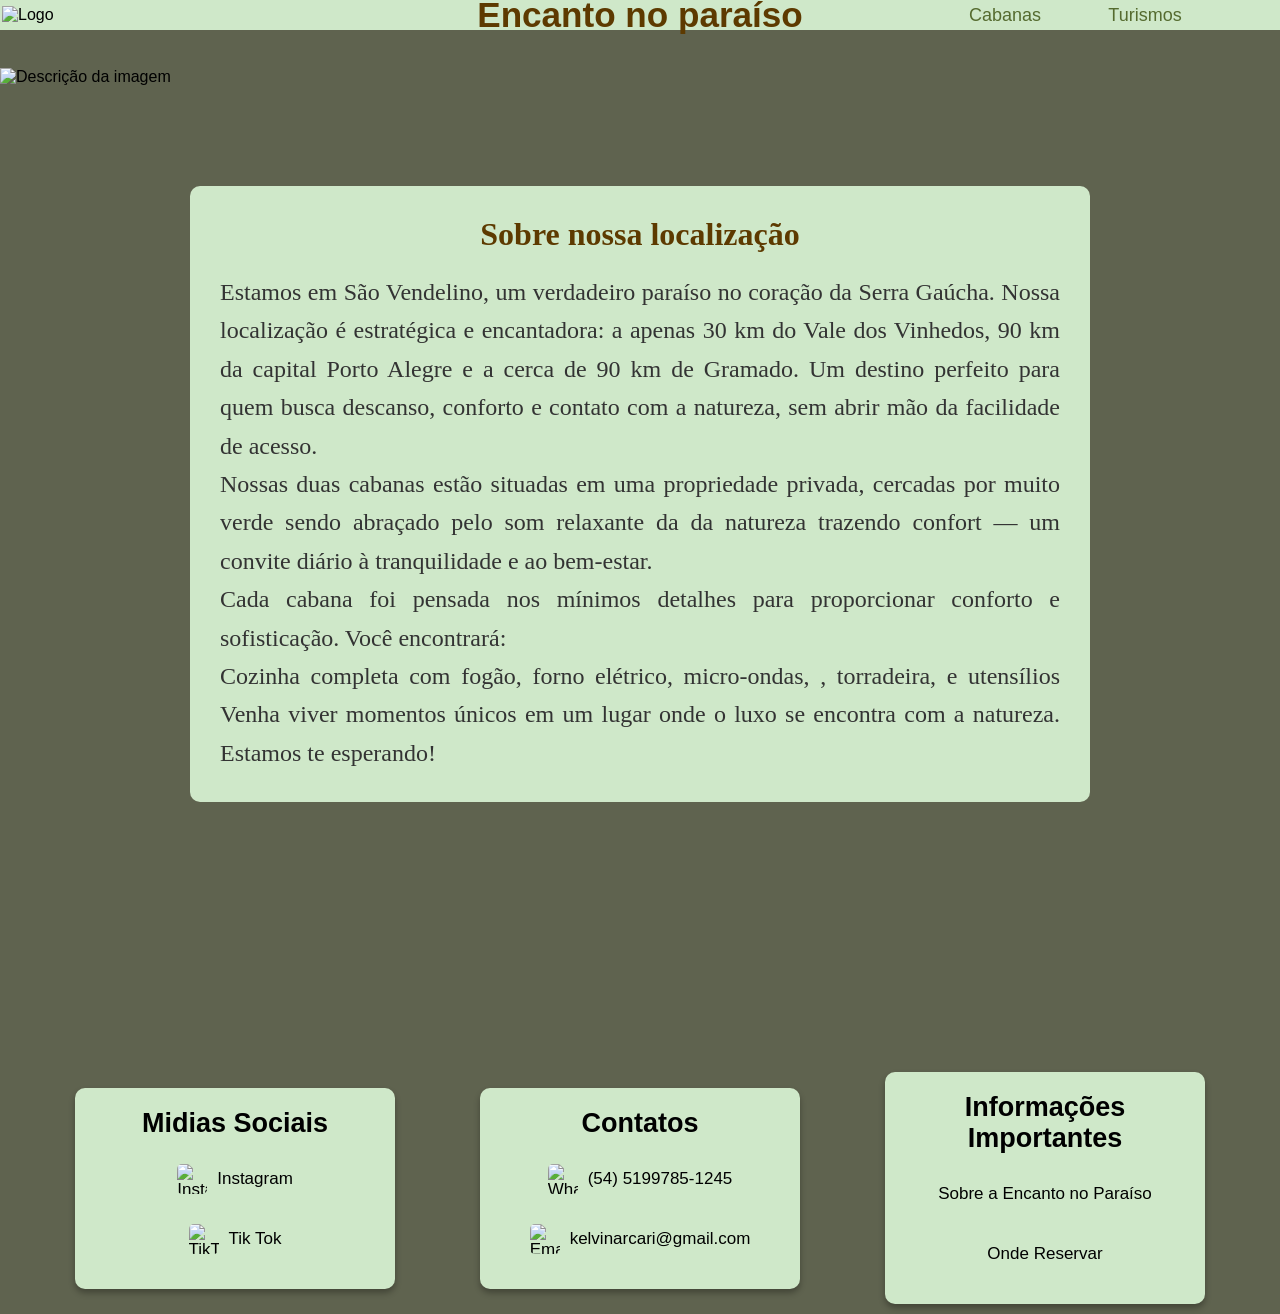
==== index.html @ 62ef8221 "Update index.html" ====
<!DOCTYPE html>
<html lang="pt-BR">
<head>
	<meta charset="UTF-8">
	<title>Encanto no paraiso</title>
	<link rel="stylesheet" href="css/styles.css">
	<link rel="stylesheet" href="css/header.css">
	<meta name="viewport" content="width=device-width, initial-scale=1.0">
	<link rel="icon" type="image/png" href="img/favicon.jpg">
	<meta http-equiv="X-UA-Compatible" content="IE=edge">
</head>
<body>	
<!-- cabeçalho -->
	
<div id="header">
	 
	 <div class="logo">
	 <img src="img/logo.png" alt="Logo" class="logo">
	</div>
	  <div id="titulo">
		
		<h3>Encanto no paraíso</h3>
	  </div>
	  
	
	  <div id="menu">	 
		<a class="bottom1" href="cabanas.html"> <div class="bottom"> Cabanas </div> </a>
		<a class="bottom1" href="turismos.html"><div class="bottom"> Turismos  </div> </a>
	  </div>
	  </div>>
	  
	  
	
	<!-- fim cabeçalho -->
	<div id="fim"> </div>
	
	<!-- imagens -->
	
<div class="wrapper-img">
	 <div class="imagens">
		<img class="imagen"src="img/cabana.jfif" alt="Descrição da imagem">
</div>

		</div>
		
		<!-- fim imagens  -->
		
		<!-- sobre -->
	<div id="quadradainteira">
		<div id="quadrado">

			<div id="sobre">
				<h2> Sobre nossa localização</h2>
			</div>

			<div id="texto">

			<p> 
			Estamos em São Vendelino, um verdadeiro paraíso no coração da Serra Gaúcha. Nossa localização é estratégica e 	encantadora: a apenas 30 km do Vale dos Vinhedos, 90 km da capital Porto Alegre e a cerca de 90 km de Gramado. Um destino 		perfeito para quem busca descanso, conforto e contato com a natureza, sem abrir mão da facilidade de acesso.
			<br>
				Nossas duas cabanas estão situadas em uma propriedade privada, cercadas por muito verde sendo abraçado pelo som relaxante da da natureza trazendo confort — um convite diário à tranquilidade e ao bem-estar.
			<br>
				Cada cabana foi pensada nos mínimos detalhes para proporcionar conforto e sofisticação. Você encontrará:
			<br>
				Cozinha completa com fogão, forno elétrico, micro-ondas, , torradeira, e utensílios
				Venha viver momentos únicos em um lugar onde o luxo se encontra com a natureza. Estamos te esperando!  
				</p>
			</div>
		</div>
	</div>
		<!-- fim sobre  -->
  </body>
<footer>
<div class="rodape">
  <div class="infos">
    <div id="titlerodape">
      <h2>Midias Sociais</h2>
    </div>

    <div class="caixainteira">
      <a class="learnmorebtn" target="_blank" href="https://www.instagram.com/encantonoparaiso/">
        <div class="imgr">
          <img src="img/inta.png" title="instagram" alt="Instagram">
        </div>
        Instagram
      </a>
    </div>

    <div class="caixainteira">
      <a class="learnmorebtn" target="_blank" href="#">
        <div class="imgr">
          <img src="img/tiktok3.png" title="tiktok" alt="TikTok">
        </div>
        Tik Tok
      </a>
    </div>
  </div>

  <div class="infos">
    <div id="titlerodape">
      <h2>Contatos</h2>
    </div>

    <div class="caixainteira">
      <a class="learnmorebtn" target="_blank" href="https://api.whatsapp.com/send?phone=5551997851245">
        <div class="img">
          <img src="img/whats.png" title="whatsapp" alt="Whatsapp">
        </div>
        (54) 5199785-1245
      </a>
    </div>

    <div class="caixainteira">
      <a class="learnmorebtn" target="_blank" href="mailto:kelvinarcari@gmail.com">
        <div class="img">
          <img src="img/email.png" title="email" alt="Email">
        </div>
        kelvinarcari@gmail.com
      </a>
    </div>
  </div>

  <div class="infos">
    <div id="titlerodape">
      <h2>Informações Importantes</h2>
    </div>
    <a class="learnmorebtnf" href="sobrenos.html">Sobre a Encanto no Paraíso</a>
    <a class="learnmorebtnf" href="reserve.html">Onde Reservar</a>
  </div>
</div>

</footer>
</html>
---- css/styles.css ----
* {
	margin: 0;
	padding: 0;
	border: 0;
	box-sizing: border-box;
}
body {
    margin: 0;
    padding: 0;
    font-family: Arial, sans-serif;
    color: black;
    background-color: #5F634F;
    display: flex;
    flex-direction: column; 
}


/* PARTE DEPOIS DO CABECALHO */
/* Imagen  */
.imagen {
  height: 910px;
  width: 100%;
  max-height: 910px;
}	
#imagens{
	justify-content:center;
	width: 100%;
}
.wrapper-img {
  width:100%;
  height: auto;
}
/* fim imagens  */
#fim{
	padding:25px;
}


/* sobre as cabanas */
#quadradainteira{
	max-height: auto;
	width:100;
	display:flex;
	justify-content:center;
  padding: 100px;
}
#quadrado {
  background-color: #CFE8C9; /* Verde claro */
  text-align: center;
  max-width: 900px;
  max-height: auto;
  width: 100%;
  padding: 30px;
  box-sizing: border-box;
  border-radius: 10px;

  
}

#sobre {
  margin-bottom: 20px;
  color:#5D3A00;
}

#sobre h2 {
  font-size: 32px;
  font-family: "Georgia", serif;
  color: #5D3A00; /* Verde escuro para dar contraste e natureza */
  margin: 0;
}

#texto {
  text-align: justify;
  font-family: "Georgia", serif;
  font-size: 24px;
  line-height: 1.6;
  color: #333333;
}
/* fim sobre cabanas */
/* responsividade */
@media screen and (max-width: 768px) {
  #quadradainteira {
    padding: 40px 20px; /* menos espaço em telas menores */
  }

  #quadrado {
    padding: 20px;
  }

  #sobre h2 {
    font-size: 22px;
  }

  #texto {
    font-size: 16px;
    line-height: 1.5;
  }
}
---- css/header.css ----
/* cabeçalho */
#header {
  display: flex;
  align-items: center;
  justify-content: space-between; /* logo à esquerda, menu à direita */
  position: fixed;
  width: 100%;
  max-width: 100%;
  background-color: #CFE8C9;
  max-width: auto;
  z-index: 1000;
}

.logo {
  display: flex;
  width: 90px;
  height: auto;
  padding:1px
}

#titulo {
  display: flex;
  position: absolute;
  left: 50%;
  transform: translateX(-50%);
  font-size: 30px;
  font-weight: bold;
  margin: 0;
  color: #5D3A00;
  height:auto;
  max-width: auto;
}

#menu {
  display: flex;
  gap: 50px;
  color: #556B2F;
  font-size: 18px;
  height:auto;
  padding-right:90px
}
.bottom:hover{
	transform: translateY(-2px);
	background-color: #b7d7ae;
}
.bottom {
	 display: flex;
     justify-content: center;  /* Centraliza horizontalmente */
     align-items: center;      /* Centraliza verticalmente */
     height:30px;
	 width:90px;
	 border-radius:10px;
}
.bottom1{
  color:#556B2F;
  text-decoration: none;
}
/* responsividade */
@media screen and (max-width: 768px) {
  #header {
    flex-direction: column;
    align-items: center;

  }

  .logo {
    width: 50px;
    margin-bottom: 10px;
  }

  #titulo {
    position: static;
    transform: none;
    text-align: center;
    font-size: 16px;
    margin-bottom: 10px;
  }

  #menu {
    flex-direction: column;
    align-items: center;
    gap: 15px;
    padding-right: 0;
  }

  .bottom {
    width: 100px;
    height: 30px;
  }
}
/* fim responsividade */

/* fim cabeçalho */

/* footer */
/* parte dos tres quadradinhos com informaçoes  */
.rodape { 
  display: flex;
  flex-wrap: wrap;
  align-items: center;
  justify-content: space-evenly;
  padding-top: 160px;
  width: 100%;
  color: #fff;
  text-align: center;
}

.infos {
  display: flex; 
  flex-direction: column; 
  justify-content: center;
  align-items: center;
  width: 25%;
  min-height: 200px;
  background-color: #CFE8C9;
  color: black;
  border-radius: 10px;
  box-shadow: 0 4px 6px rgba(0,0,0,0.3);
  box-sizing: border-box;
  padding: 20px;
  margin: 10px;
}

#titlerodape {
  padding-bottom: 10px;
  font-size: 18px;
  font-weight: bold;
}

/* Container de cada link com imagem + texto */
.caixainteira {
  padding: 5px;
}

/* Link que contém imagem e texto lado a lado */
.learnmorebtn {
  display: flex;
  align-items: center;
  gap: 10px;            /* espaço entre imagem e texto */
  color: black;
  text-decoration: none;
  font-size: 17px;
  cursor: pointer;
  padding: 10px;
  transition: transform 0.1s ease-in-out;
  text-align: left;
  border-radius: 5px;
}

.learnmorebtn:hover {
  transform: translateY(-2px);
  background-color: #b7d7ae; /* leve destaque no hover */
}
/* Link que contém imagem e texto lado a lado */
.learnmorebtnf {
  display: flex;
  align-items: center;
  gap: 10px;            /* espaço entre imagem e texto */
  color: black;
  text-decoration: none;
  font-size: 17px;
  cursor: pointer;
  padding: 20px;
  transition: transform 0.1s ease-in-out;
  text-align: left;
  border-radius: 5px;
}

.learnmorebtnf:hover {
  transform: translateY(-2px);
  background-color: #b7d7ae; /* leve destaque no hover */
}

/* Tamanhos dos ícones */
.img, .imgr {
  display: flex;
  width: 30px;
  height: 30px;
}

.img img, .imgr img {
  max-width: 100%;
  max-height: 100%;
  object-fit: contain;
  border-radius: 5px;
}

/* Responsividade */
@media screen and (max-width: 768px) {
  .rodape {
    flex-direction: column;
    height: auto;
  }
  .infos {
    width: 90%;
    margin-bottom: 20px;
  }
}
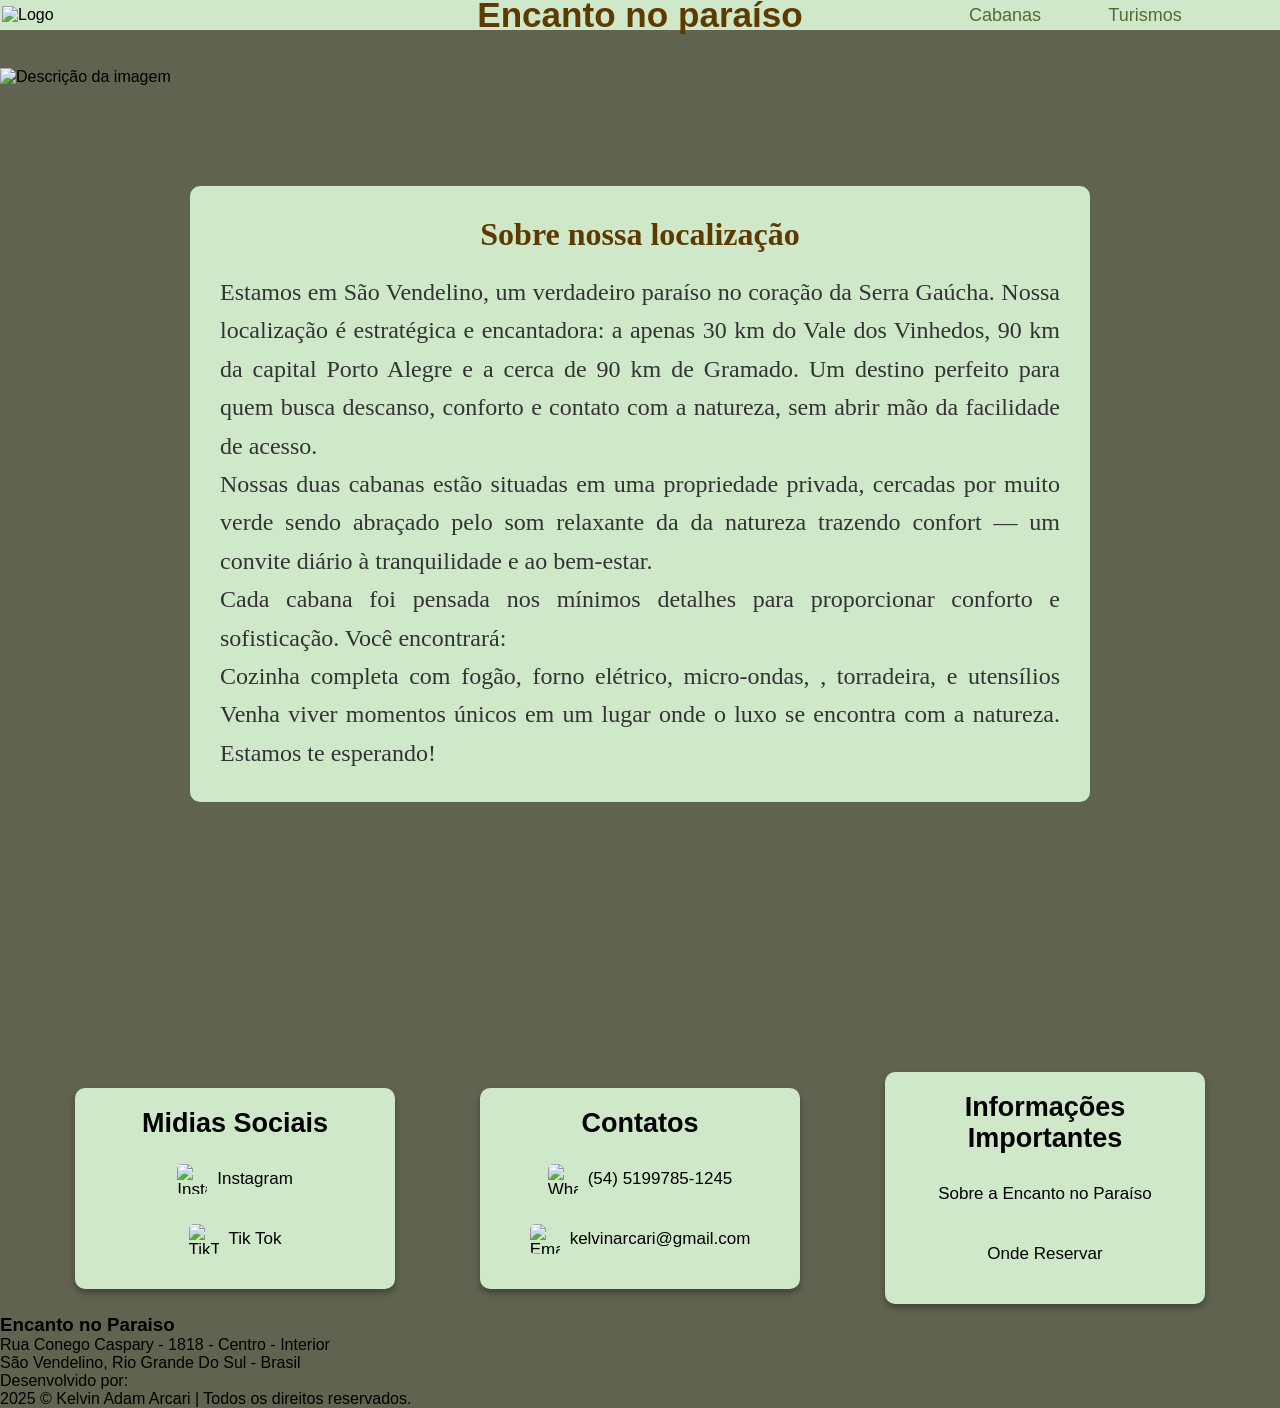
==== commit 8f37bbf7: "Update index.html" ====
--- a/index.html
+++ b/index.html
@@ -129,5 +129,27 @@
   </div>
 </div>
 
+<div id="caixadireitos">
+
+<div id="caixapequena">
+
+<div id="titulop">
+<h3> Encanto no Paraiso </h3>
+</div>
+
+<div id="localizacão">
+<p> Rua Conego Caspary - 1818 - Centro - Interior</p>
+<p> São Vendelino, Rio Grande Do Sul - Brasil
+</div>
+
+<div id="direitosreservados">
+<p> Desenvolvido por: </p>
+<p>2025 © Kelvin Adam Arcari | Todos os direitos reservados.
+</div>
+
+
+
+</div>
+
 </footer>
 </html> 
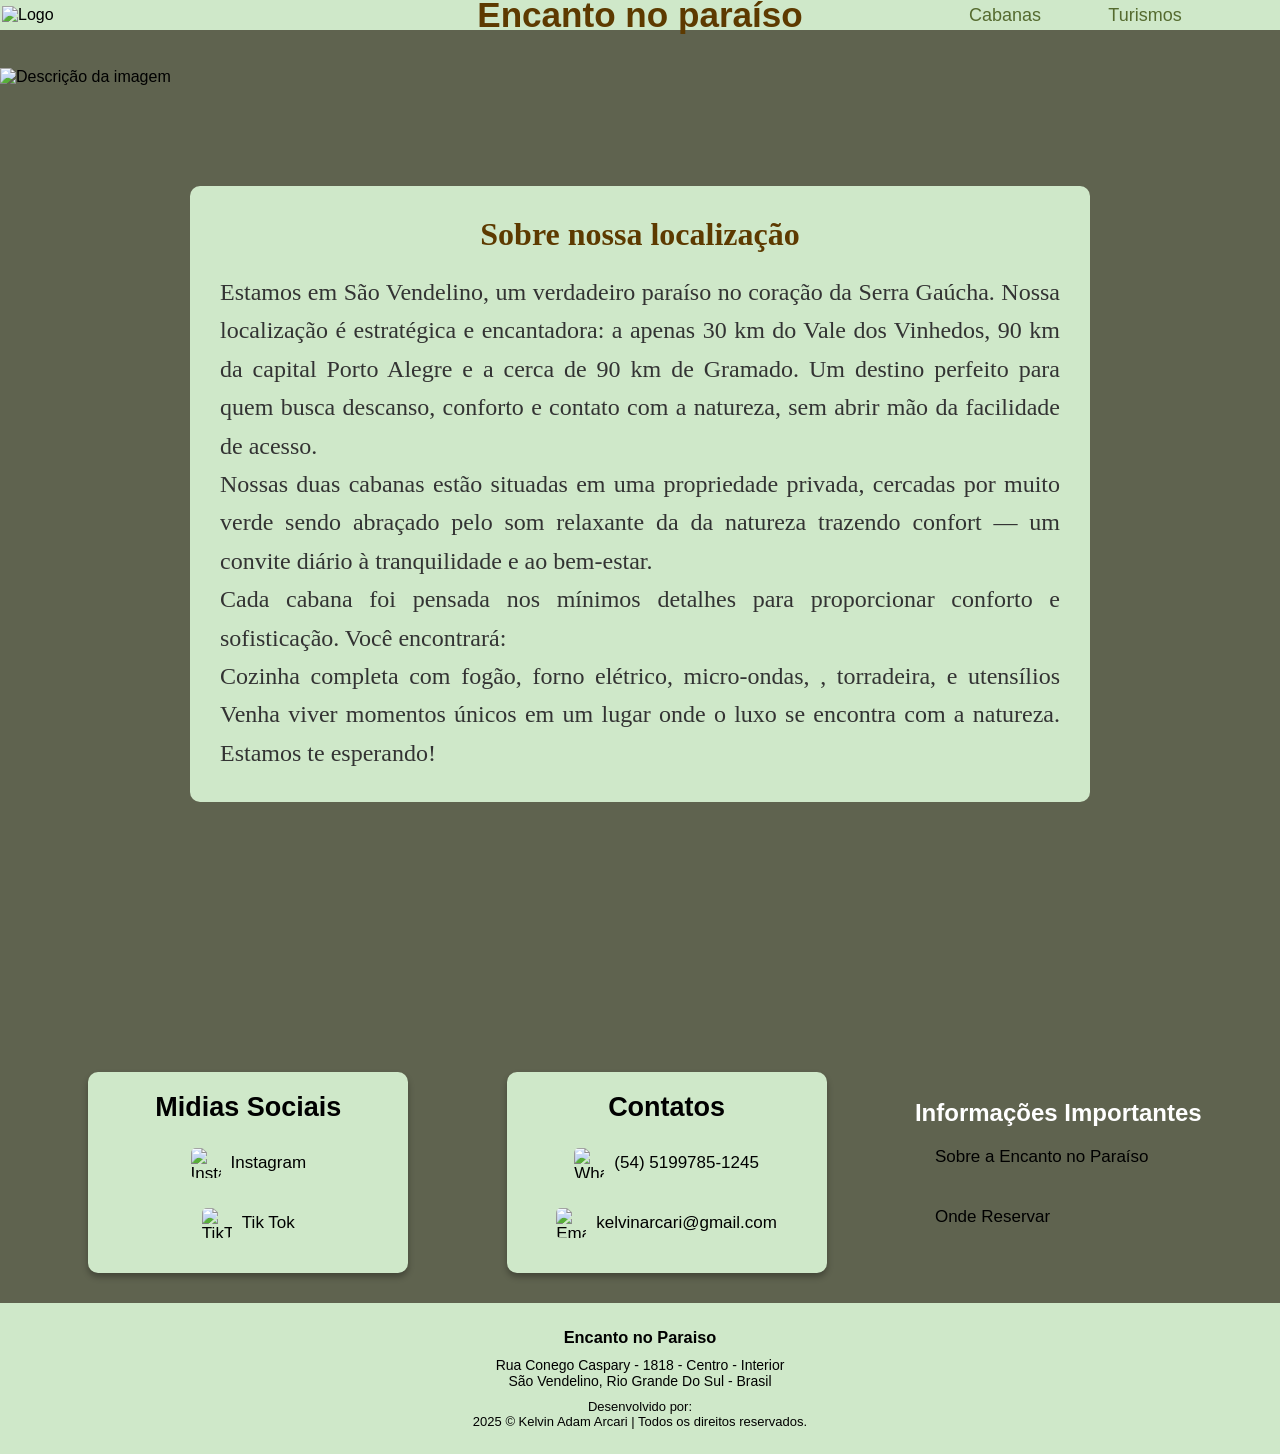
==== commit ea7c9448: "Update index.html" ====
--- a/index.html
+++ b/index.html
@@ -120,12 +120,16 @@
     </div>
   </div>
 
-  <div class="infos">
-    <div id="titlerodape">
+  <div class="infosf">
+    <div id="titlerodapep">
       <h2>Informações Importantes</h2>
     </div>
+	<div class="caixainteiraf">
     <a class="learnmorebtnf" href="sobrenos.html">Sobre a Encanto no Paraíso</a>
+	</div>
+	<div class="caixainteiraf">
     <a class="learnmorebtnf" href="reserve.html">Onde Reservar</a>
+	</div>
   </div>
 </div>
 
--- a/css/header.css
+++ b/css/header.css
@@ -103,6 +103,7 @@
   width: 100%;
   color: #fff;
   text-align: center;
+  padding-bottom:20px;
 }
 
 .infos {
@@ -195,4 +196,38 @@
     width: 90%;
     margin-bottom: 20px;
   }
-}+}
+/* direitos reservados parte */
+
+#caixadireitos{
+	display:flex;
+	padding:20px;
+	width:100%;
+	justify-content: center;
+	align-items:center;
+	background-color: #CFE8C9;
+	flex-direction: column;
+}
+#caixapequena{
+	display:flex;
+	justify-content: center;
+	align-items:center;
+	flex-direction: column;
+	width:auto;
+}
+#titulop{
+	padding:5px;
+	text-align:center;
+	font-size:14px;
+	
+}
+#localizacão{
+	padding:5px;
+	text-align:center;
+	font-size:14px;
+}
+#direitosreservados{
+	padding:5px;
+	text-align:center;
+	font-size:13px;
+}
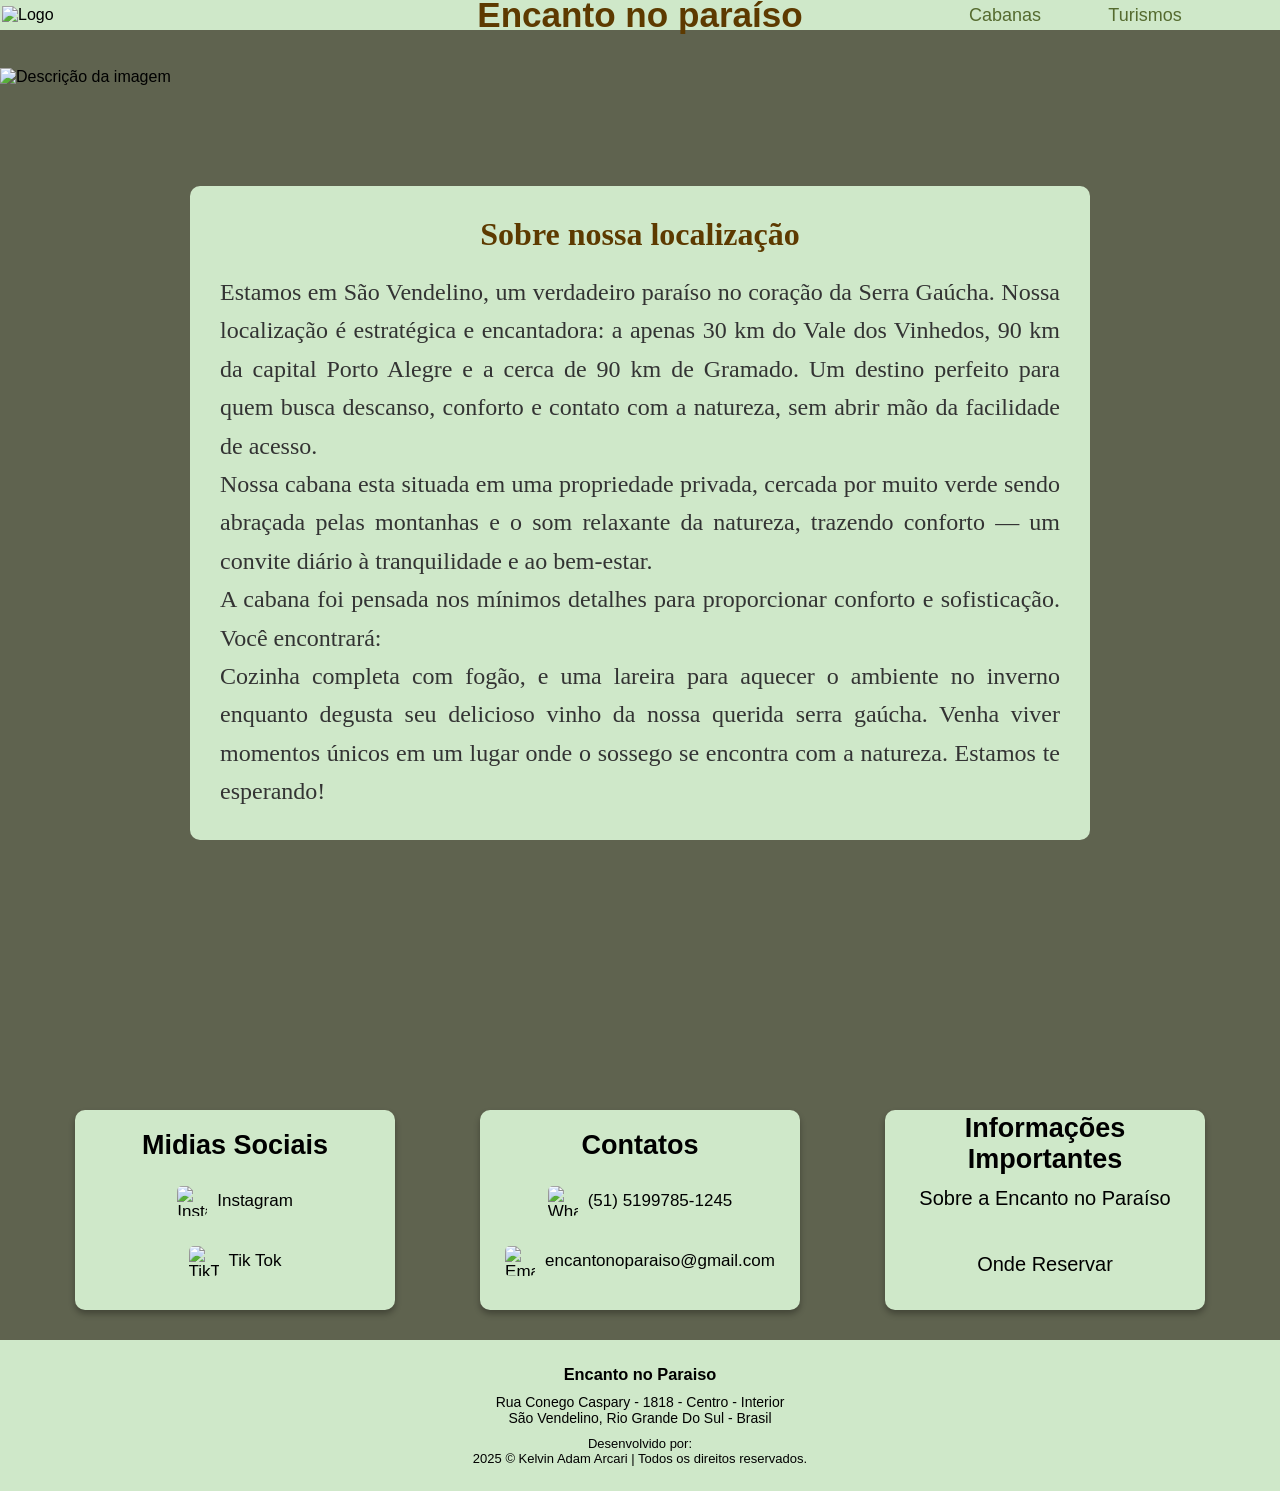
==== commit ba387d35: "Update index.html" ====
--- a/index.html
+++ b/index.html
@@ -38,7 +38,7 @@
 	
 <div class="wrapper-img">
 	 <div class="imagens">
-		<img class="imagen"src="img/cabana.jfif" alt="Descrição da imagem">
+		<img class="imagen"src="img/imfinicio.jpg" alt="Descrição da imagem">
 </div>
 
 		</div>
@@ -56,15 +56,14 @@
 			<div id="texto">
 
 			<p> 
-			Estamos em São Vendelino, um verdadeiro paraíso no coração da Serra Gaúcha. Nossa localização é estratégica e 	encantadora: a apenas 30 km do Vale dos Vinhedos, 90 km da capital Porto Alegre e a cerca de 90 km de Gramado. Um destino 		perfeito para quem busca descanso, conforto e contato com a natureza, sem abrir mão da facilidade de acesso.
+			      Estamos em São Vendelino, um verdadeiro paraíso no coração da Serra Gaúcha. Nossa localização é estratégica e encantadora: a apenas 30 km do Vale dos Vinhedos, 90 km da capital Porto Alegre e a cerca de 90 km de Gramado. Um destino perfeito para quem busca descanso, conforto e contato com a natureza, sem abrir mão da facilidade de acesso.
 			<br>
-				Nossas duas cabanas estão situadas em uma propriedade privada, cercadas por muito verde sendo abraçado pelo som relaxante da da natureza trazendo confort — um convite diário à tranquilidade e ao bem-estar.
+				        Nossa cabana esta situada em uma propriedade privada, cercada por muito verde sendo abraçada pelas montanhas e o som relaxante da natureza, trazendo conforto — um convite diário à tranquilidade e ao bem-estar.
 			<br>
-				Cada cabana foi pensada nos mínimos detalhes para proporcionar conforto e sofisticação. Você encontrará:
+				        A cabana foi pensada nos mínimos detalhes para proporcionar conforto e sofisticação. Você encontrará:
 			<br>
-				Cozinha completa com fogão, forno elétrico, micro-ondas, , torradeira, e utensílios
-				Venha viver momentos únicos em um lugar onde o luxo se encontra com a natureza. Estamos te esperando!  
-				</p>
+				Cozinha completa com fogão, e uma lareira para aquecer o ambiente no inverno enquanto degusta seu delicioso vinho da nossa querida serra gaúcha. 
+        Venha viver momentos únicos em um lugar onde o sossego se encontra com a natureza. Estamos te esperando!
 			</div>
 		</div>
 	</div>
@@ -87,7 +86,7 @@
     </div>
 
     <div class="caixainteira">
-      <a class="learnmorebtn" target="_blank" href="#">
+      <a class="learnmorebtn" target="_blank" href="https://www.tiktok.com/@encanto.no.paraso?lang=en">
         <div class="imgr">
           <img src="img/tiktok3.png" title="tiktok" alt="TikTok">
         </div>
@@ -106,16 +105,16 @@
         <div class="img">
           <img src="img/whats.png" title="whatsapp" alt="Whatsapp">
         </div>
-        (54) 5199785-1245
+        (51) 5199785-1245
       </a>
     </div>
 
     <div class="caixainteira">
-      <a class="learnmorebtn" target="_blank" href="mailto:kelvinarcari@gmail.com">
+      <a class="learnmorebtn" target="_blank" href="mailto:encantonoparaiso@gmail.com">
         <div class="img">
           <img src="img/email.png" title="email" alt="Email">
         </div>
-        kelvinarcari@gmail.com
+        encantonoparaiso@gmail.com
       </a>
     </div>
   </div>
--- a/css/styles.css
+++ b/css/styles.css
@@ -95,4 +95,4 @@
     font-size: 16px;
     line-height: 1.5;
   }
-}+}
--- a/css/header.css
+++ b/css/header.css
@@ -112,7 +112,7 @@
   justify-content: center;
   align-items: center;
   width: 25%;
-  min-height: 200px;
+  height:200px;
   background-color: #CFE8C9;
   color: black;
   border-radius: 10px;
@@ -121,16 +121,42 @@
   padding: 20px;
   margin: 10px;
 }
+.infosf {
+  display: flex; 
+  flex-direction: column; 
+  align-items: center;
+  justify-content:center;
+  width: 25%;
+  height:200px;
+  background-color: #CFE8C9;
+  color: black;
+  border-radius: 10px;
+  box-shadow: 0 4px 6px rgba(0,0,0,0.3);
+  box-sizing: border-box;
+  padding: 0px;
+  margin: 10px;
+}
 
 #titlerodape {
   padding-bottom: 10px;
   font-size: 18px;
   font-weight: bold;
 }
+#titlerodapep {
+  display:flex;
+  font-size: 18px;
+  font-weight: bold;
+  text-align:center;
+  align-items: center;
+  height:33%;
+}
 
 /* Container de cada link com imagem + texto */
 .caixainteira {
   padding: 5px;
+}
+.caixainteiraf {
+  height:33%;
 }
 
 /* Link que contém imagem e texto lado a lado */
@@ -159,9 +185,9 @@
   gap: 10px;            /* espaço entre imagem e texto */
   color: black;
   text-decoration: none;
-  font-size: 17px;
+  font-size: 20px;
   cursor: pointer;
-  padding: 20px;
+  padding: 10px;
   transition: transform 0.1s ease-in-out;
   text-align: left;
   border-radius: 5px;
@@ -192,9 +218,46 @@
     flex-direction: column;
     height: auto;
   }
-  .infos {
+  .infos{
     width: 90%;
     margin-bottom: 20px;
+  }
+
+}
+/* RESPONSIVIDADE PARA TELAS PEQUENAS */
+@media (max-width: 768px) {
+  .infosf {
+    width: 80%;
+    height: 100%;
+    padding: 15px;
+  }
+
+  .learnmorebtnf {
+    font-size: 16px;
+    flex-direction: column;
+    align-items: flex-start;
+  }
+
+  #titlerodapep {
+    font-size: 16px;
+    flex-direction: column;
+    text-align: center;
+  }
+}
+
+@media (max-width: 480px) {
+  .infosf {
+    width: 90%;
+	height: 100%;
+  }
+
+  .learnmorebtnf {
+    font-size: 14px;
+    gap: 5px;
+  }
+
+  #titlerodapep {
+    font-size: 14px;
   }
 }
 /* direitos reservados parte */
@@ -231,3 +294,33 @@
 	text-align:center;
 	font-size:13px;
 }
+@media screen and (max-width: 768px){
+	#caixadireitos {
+		padding: 12px;
+		padding-bottom:50px;
+	}
+	#caixapequena {
+		width: 100%;
+	}
+	#titulop,
+	#localizacão,
+	#direitosreservados {
+		font-size: 12px;
+		padding: 4px;
+	}
+}
+@media screen and (max-width: 600px) {
+	#caixadireitos {
+		padding: 12px;
+		padding-bottom:50px;
+	}
+	#caixapequena {
+		width: 100%;
+	}
+	#titulop,
+	#localizacão,
+	#direitosreservados {
+		font-size: 12px;
+		padding: 4px;
+	}
+}
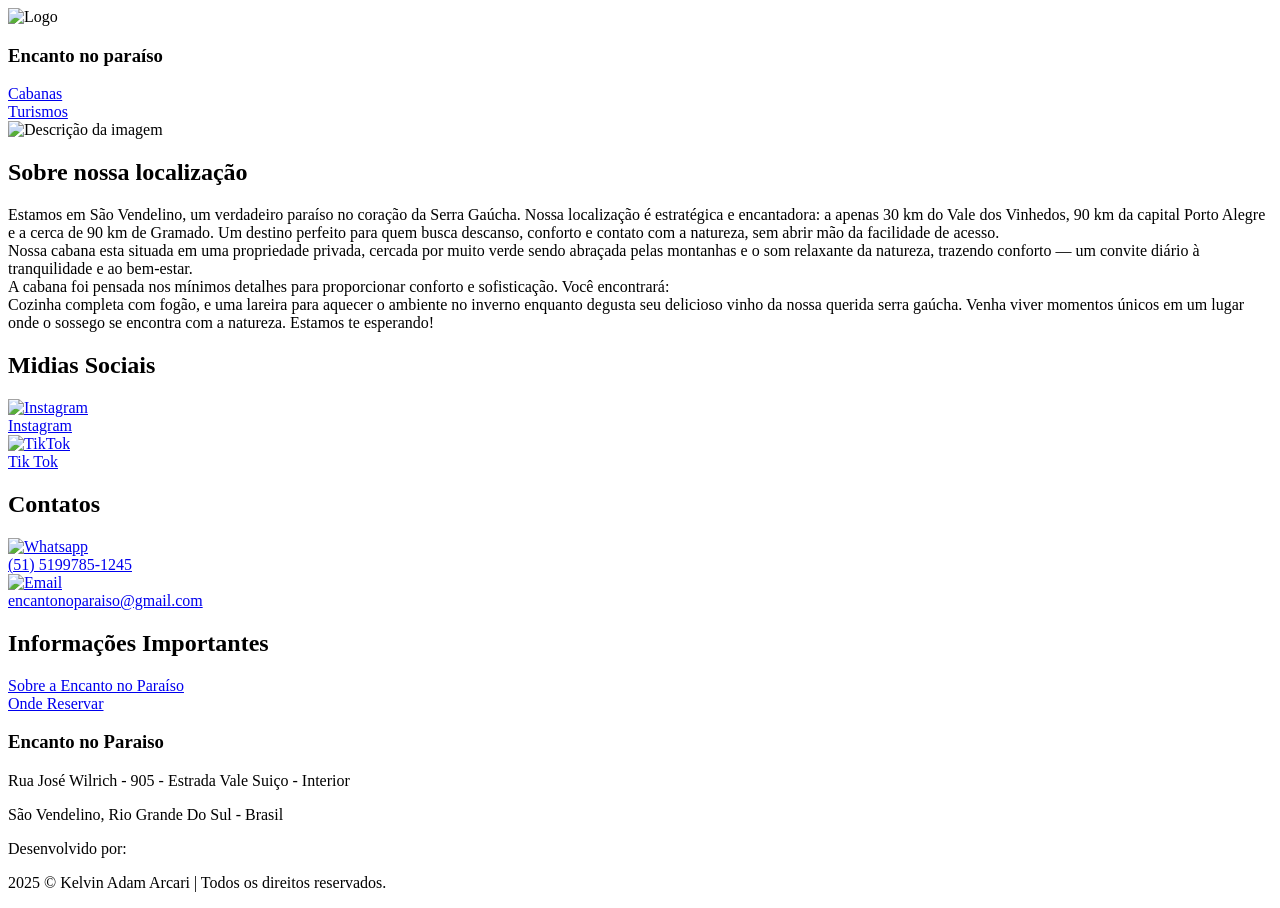
==== commit 7deb3cdc: "Add files via upload" ====
--- a/index.html
+++ b/index.html
@@ -9,7 +9,7 @@
 	<link rel="icon" type="image/png" href="img/favicon.jpg">
 	<meta http-equiv="X-UA-Compatible" content="IE=edge">
 </head>
-<body>	
+<body>
 <!-- cabeçalho -->
 	
 <div id="header">
@@ -22,12 +22,12 @@
 		<h3>Encanto no paraíso</h3>
 	  </div>
 	  
-	
+
 	  <div id="menu">	 
 		<a class="bottom1" href="cabanas.html"> <div class="bottom"> Cabanas </div> </a>
 		<a class="bottom1" href="turismos.html"><div class="bottom"> Turismos  </div> </a>
 	  </div>
-	  </div>>
+	  </div>
 	  
 	  
 	
@@ -46,7 +46,7 @@
 		<!-- fim imagens  -->
 		
 		<!-- sobre -->
-	<div id="quadradainteira">
+	<div id="quadradainteira" class="fade-in">
 		<div id="quadrado">
 
 			<div id="sobre">
@@ -67,7 +67,7 @@
 			</div>
 		</div>
 	</div>
-		<!-- fim sobre  -->
+		<!-- fim sobre  -->		
   </body>
 <footer>
 <div class="rodape">
@@ -141,7 +141,7 @@
 </div>
 
 <div id="localizacão">
-<p> Rua Conego Caspary - 1818 - Centro - Interior</p>
+<p> Rua José Wilrich - 905 - Estrada Vale Suiço - Interior</p>
 <p> São Vendelino, Rio Grande Do Sul - Brasil
 </div>
 
@@ -153,6 +153,6 @@
 
 
 </div>
-
+	<script src="fadein.js"></script>	
 </footer>
-</html> 
+</html> 
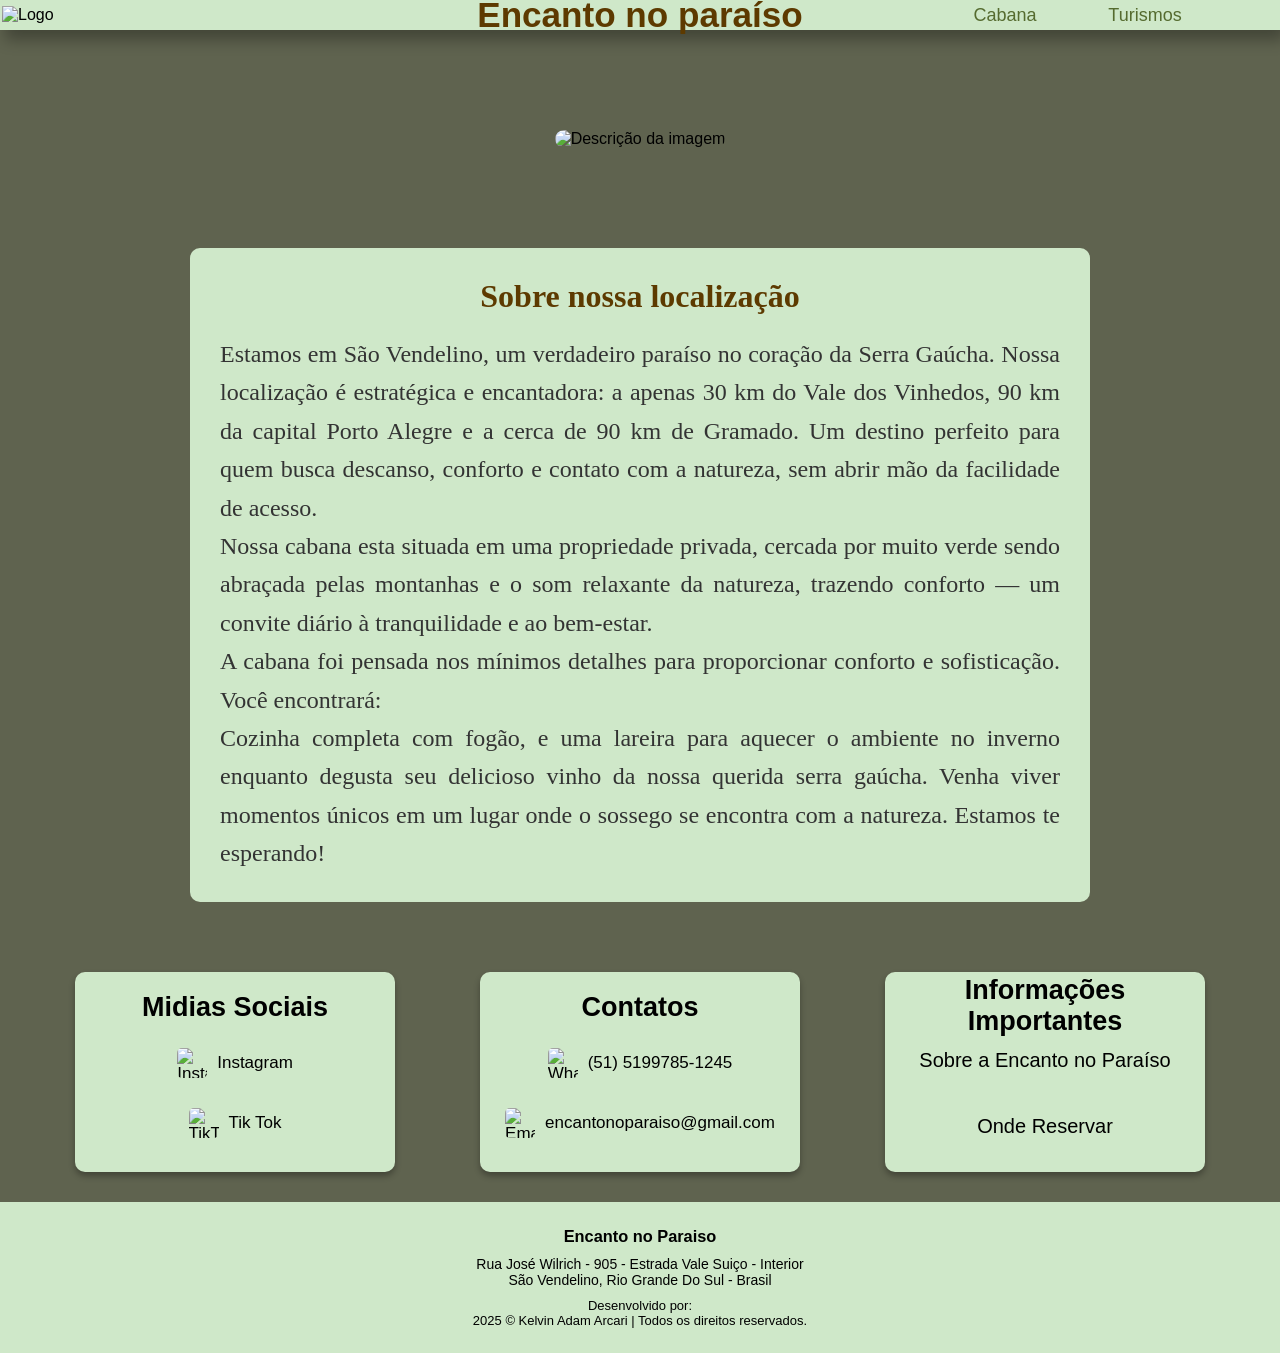
==== commit 46941bcd: "versao 4.1.1 Signed-off-by: Arcaridev <kelvinarcari@gmail.com>" ====
--- a/index.html
+++ b/index.html
@@ -1,158 +1,139 @@
-<!DOCTYPE html>
-<html lang="pt-BR">
-<head>
-	<meta charset="UTF-8">
-	<title>Encanto no paraiso</title>
-	<link rel="stylesheet" href="css/styles.css">
-	<link rel="stylesheet" href="css/header.css">
-	<meta name="viewport" content="width=device-width, initial-scale=1.0">
-	<link rel="icon" type="image/png" href="img/favicon.jpg">
-	<meta http-equiv="X-UA-Compatible" content="IE=edge">
-</head>
-<body>
-<!-- cabeçalho -->
-	
-<div id="header">
-	 
-	 <div class="logo">
-	 <img src="img/logo.png" alt="Logo" class="logo">
-	</div>
-	  <div id="titulo">
-		
-		<h3>Encanto no paraíso</h3>
-	  </div>
-	  
-
-	  <div id="menu">	 
-		<a class="bottom1" href="cabanas.html"> <div class="bottom"> Cabanas </div> </a>
-		<a class="bottom1" href="turismos.html"><div class="bottom"> Turismos  </div> </a>
-	  </div>
-	  </div>
-	  
-	  
-	
-	<!-- fim cabeçalho -->
-	<div id="fim"> </div>
-	
-	<!-- imagens -->
-	
-<div class="wrapper-img">
-	 <div class="imagens">
-		<img class="imagen"src="img/imfinicio.jpg" alt="Descrição da imagem">
-</div>
-
-		</div>
-		
-		<!-- fim imagens  -->
-		
-		<!-- sobre -->
-	<div id="quadradainteira" class="fade-in">
-		<div id="quadrado">
-
-			<div id="sobre">
-				<h2> Sobre nossa localização</h2>
-			</div>
-
-			<div id="texto">
-
-			<p> 
-			      Estamos em São Vendelino, um verdadeiro paraíso no coração da Serra Gaúcha. Nossa localização é estratégica e encantadora: a apenas 30 km do Vale dos Vinhedos, 90 km da capital Porto Alegre e a cerca de 90 km de Gramado. Um destino perfeito para quem busca descanso, conforto e contato com a natureza, sem abrir mão da facilidade de acesso.
-			<br>
-				        Nossa cabana esta situada em uma propriedade privada, cercada por muito verde sendo abraçada pelas montanhas e o som relaxante da natureza, trazendo conforto — um convite diário à tranquilidade e ao bem-estar.
-			<br>
-				        A cabana foi pensada nos mínimos detalhes para proporcionar conforto e sofisticação. Você encontrará:
-			<br>
-				Cozinha completa com fogão, e uma lareira para aquecer o ambiente no inverno enquanto degusta seu delicioso vinho da nossa querida serra gaúcha. 
-        Venha viver momentos únicos em um lugar onde o sossego se encontra com a natureza. Estamos te esperando!
-			</div>
-		</div>
-	</div>
-		<!-- fim sobre  -->		
-  </body>
-<footer>
-<div class="rodape">
-  <div class="infos">
-    <div id="titlerodape">
-      <h2>Midias Sociais</h2>
-    </div>
-
-    <div class="caixainteira">
-      <a class="learnmorebtn" target="_blank" href="https://www.instagram.com/encantonoparaiso/">
-        <div class="imgr">
-          <img src="img/inta.png" title="instagram" alt="Instagram">
-        </div>
-        Instagram
-      </a>
-    </div>
-
-    <div class="caixainteira">
-      <a class="learnmorebtn" target="_blank" href="https://www.tiktok.com/@encanto.no.paraso?lang=en">
-        <div class="imgr">
-          <img src="img/tiktok3.png" title="tiktok" alt="TikTok">
-        </div>
-        Tik Tok
-      </a>
-    </div>
-  </div>
-
-  <div class="infos">
-    <div id="titlerodape">
-      <h2>Contatos</h2>
-    </div>
-
-    <div class="caixainteira">
-      <a class="learnmorebtn" target="_blank" href="https://api.whatsapp.com/send?phone=5551997851245">
-        <div class="img">
-          <img src="img/whats.png" title="whatsapp" alt="Whatsapp">
-        </div>
-        (51) 5199785-1245
-      </a>
-    </div>
-
-    <div class="caixainteira">
-      <a class="learnmorebtn" target="_blank" href="mailto:encantonoparaiso@gmail.com">
-        <div class="img">
-          <img src="img/email.png" title="email" alt="Email">
-        </div>
-        encantonoparaiso@gmail.com
-      </a>
-    </div>
-  </div>
-
-  <div class="infosf">
-    <div id="titlerodapep">
-      <h2>Informações Importantes</h2>
-    </div>
-	<div class="caixainteiraf">
-    <a class="learnmorebtnf" href="sobrenos.html">Sobre a Encanto no Paraíso</a>
-	</div>
-	<div class="caixainteiraf">
-    <a class="learnmorebtnf" href="reserve.html">Onde Reservar</a>
-	</div>
-  </div>
-</div>
-
-<div id="caixadireitos">
-
-<div id="caixapequena">
-
-<div id="titulop">
-<h3> Encanto no Paraiso </h3>
-</div>
-
-<div id="localizacão">
-<p> Rua José Wilrich - 905 - Estrada Vale Suiço - Interior</p>
-<p> São Vendelino, Rio Grande Do Sul - Brasil
-</div>
-
-<div id="direitosreservados">
-<p> Desenvolvido por: </p>
-<p>2025 © Kelvin Adam Arcari | Todos os direitos reservados.
-</div>
-
-
-
-</div>
-	<script src="fadein.js"></script>	
-</footer>
+<!DOCTYPE html>
+<html lang="pt-BR">
+<head>
+	<meta charset="UTF-8">
+	<title>Encanto no paraiso</title>
+	<link rel="stylesheet" href="css/styles.css">
+	<link rel="stylesheet" href="css/header.css">
+	<meta name="viewport" content="width=device-width, initial-scale=1.0">
+	<link rel="icon" type="image/png" href="img/favicon.ico">
+	<meta http-equiv="X-UA-Compatible" content="IE=edge">
+	<script src="fadein.js" defer></script>
+</head>
+<body>
+<!-- cabeçalho -->
+	
+	<header>	 
+		<div class="logo">
+			<img src="img/logo.webp" alt="Logo" class="logo">
+		</div>
+		<div id="titulo">	
+			<h3>Encanto no paraíso</h3>
+		</div>
+		<div id="menu">	 
+			<a class="bottom1" href="cabanas.php"> <div class="bottom"> Cabana </div> </a>
+			<a class="bottom1" href="turismos.php"><div class="bottom"> Turismos  </div> </a>
+		</div>
+	</header>	
+<!-- fim cabeçalho -->
+	<div id="fim"> </div>
+<!-- imagens -->
+	<div class="wrapper-img">
+		<div class="imagens">
+			<img class="imagen"src="img/imfinicio.webp" alt="Descrição da imagem" loading="eager">
+		</div>
+	</div>
+<!-- fim imagens  -->
+<!-- sobre -->
+	<section id="quadradainteira" class="fade-in">
+		<div id="quadrado">
+
+			<div id="sobre">
+				<h2> Sobre nossa localização</h2>
+			</div>
+
+			<div id="texto">
+
+				<p>Estamos em São Vendelino, um verdadeiro paraíso no coração da Serra Gaúcha. Nossa localização é estratégica e encantadora: a apenas 30 km do Vale dos Vinhedos, 90 km da capital Porto Alegre e a cerca de 90 km de Gramado. Um destino perfeito para quem busca descanso, conforto e contato com a natureza, sem abrir mão da facilidade de acesso.
+				<br>Nossa cabana esta situada em uma propriedade privada, cercada por muito verde sendo abraçada pelas montanhas e o som relaxante da natureza, trazendo conforto — um convite diário à tranquilidade e ao bem-estar.
+				<br>A cabana foi pensada nos mínimos detalhes para proporcionar conforto e sofisticação. Você encontrará:
+				<br>Cozinha completa com fogão, e uma lareira para aquecer o ambiente no inverno enquanto degusta seu delicioso vinho da nossa querida serra gaúcha. 
+				Venha viver momentos únicos em um lugar onde o sossego se encontra com a natureza. Estamos te esperando!</p>
+			</div>
+		</div>
+	</section>
+<!-- fim sobre  -->		
+  </body>
+	<footer>
+<!-- informacoes do footer -->
+		<section class="rodape">
+
+<!-- cobre todas as informacoes -->
+			<div class="infos">
+				<div id="titlerodape">
+					<h2>Midias Sociais</h2>
+				</div>
+
+				<div class="caixainteira">
+					<a class="learnmorebtn" target="_blank" href="https://www.instagram.com/encantonoparaiso/">
+						<div class="imgr">
+							<img src="img/inta.webp" title="instagram" alt="Instagram">
+						</div>
+						Instagram
+					</a>
+				</div>
+
+				<div class="caixainteira">
+					<a class="learnmorebtn" target="_blank" href="https://www.tiktok.com/@encanto.no.paraso?lang=en">
+						<div class="imgr">
+							<img src="img/tiktok3.webp" title="tiktok" alt="TikTok">
+						</div>
+						Tik Tok
+				  </a>
+				</div>
+			</div>
+<!-- outra de informações -->
+			<div class="infos">
+				<div id="titlerodape">
+					<h2>Contatos</h2>
+				</div>
+
+				<div class="caixainteira">
+					<a class="learnmorebtn" target="_blank" href="https://api.whatsapp.com/send?phone=5551997851245">
+						<div class="img">
+							<img src="img/whats.webp" title="whatsapp" alt="Whatsapp">
+						</div>
+						(51) 5199785-1245
+					</a>
+				</div>
+
+				<div class="caixainteira">
+					<a class="learnmorebtn" target="_blank" href="mailto:encantonoparaiso@gmail.com">
+						<div class="img">
+							<img src="img/email.webp" title="email" alt="Email">
+						</div>
+						encantonoparaiso@gmail.com
+					</a>
+				</div>
+			</div>
+
+			<div class="infosf">
+				<div id="titlerodapep">
+					<h2>Informações Importantes</h2>
+				</div>
+				<div class="caixainteiraf">
+					<a class="learnmorebtnf" href="sobrenos.php">Sobre a Encanto no Paraíso</a>
+				</div>
+				<div class="caixainteiraf">
+					<a class="learnmorebtnf" href="reserve.php">Onde Reservar</a>
+				</div>
+			</div>
+		</section>
+
+		<section id="caixadireitos">
+			<div id="caixapequena">
+				<div id="titulop">
+					<h3> Encanto no Paraiso </h3>
+				</div>
+				<div id="localizacão">
+					<p> Rua José Wilrich - 905 - Estrada Vale Suiço - Interior</p>
+					<p> São Vendelino, Rio Grande Do Sul - Brasil</p>
+				</div>
+				<div id="direitosreservados">
+					<p> Desenvolvido por: </p>
+					<p>2025 © Kelvin Adam Arcari | Todos os direitos reservados.</p>
+				</div>
+			</div>
+		</section>
+	</footer>	
 </html> 
--- a/css/styles.css
+++ b/css/styles.css
@@ -0,0 +1,122 @@
+* {
+	margin: 0;
+	padding: 0;
+	border: 0;
+	box-sizing: border-box;
+}
+body {
+    margin: 0;
+    padding: 0;
+    font-family: Arial, sans-serif;
+    color: black;
+    background-color: #5F634F;
+    display: flex;
+    flex-direction: column; 
+}
+
+
+/* PARTE DEPOIS DO CABECALHO */
+/* Imagen  */
+.imagen {
+  height: 850px;
+  width:1200px;
+  max-height: 910px;
+  border-radius: 10px;
+}	
+#imagens{
+	justify-content:center;
+	width: 100%;
+}
+.wrapper-img {
+  display: flex;
+  width:100%;
+  height: auto;
+  align-items: center;
+  justify-content: center;
+  padding-top:80px;
+}
+/* fim imagens  */
+#fim{
+	padding:25px;
+}
+
+
+/* sobre as cabanas */
+#quadradainteira{
+	max-height: auto;
+	width:100;
+	display:flex;
+	justify-content:center;
+    padding-top: 100px;
+	padding-right:100px;
+	padding-left:100px
+}
+#quadrado {
+  background-color: #CFE8C9; /* Verde claro */
+  text-align: center;
+  max-width: 900px;
+  max-height: auto;
+  width: 100%;
+  padding: 30px;
+  box-sizing: border-box;
+  border-radius: 10px;
+
+  
+}
+
+#sobre {
+  margin-bottom: 20px;
+  color:#5D3A00;
+}
+
+#sobre h2 {
+  font-size: 32px;
+  font-family: "Georgia", serif;
+  color: #5D3A00; /* Verde escuro para dar contraste e natureza */
+  margin: 0;
+}
+
+#texto {
+  text-align: justify;
+  font-family: "Georgia", serif;
+  font-size: 24px;
+  line-height: 1.6;
+  color: #333333;
+}
+/* fim sobre cabanas */
+/* responsividade */
+@media screen and (max-width: 768px) {
+  #quadradainteira {
+    padding: 40px 20px; /* menos espaço em telas menores */
+  }
+
+  #quadrado {
+    padding: 20px;
+  }
+
+  #sobre h2 {
+    font-size: 22px;
+  }
+
+  #texto {
+    font-size: 16px;
+    line-height: 1.5;
+  }
+  .wrapper-img {
+  display: flex;
+  width:100%;
+  height: auto;
+  align-items: center;
+  justify-content: center;
+  padding-top: 0px;
+}
+  .imagen {
+  padding-top: 100px;
+  height: 450px;
+  width: 100%;
+}	
+#imagens{
+	justify-content:center;
+	width: 100%;
+}
+}
--- a/css/header.css
+++ b/css/header.css
@@ -0,0 +1,393 @@
+/* cabeçalho */
+html {
+  scroll-behavior: smooth;
+}
+header {
+  display: flex;
+  align-items: center;
+  justify-content: space-between; /* logo à esquerda, menu à direita */
+  position: fixed;
+  width: 100%;
+  max-width: 100%;
+  background-color: #CFE8C9;
+  max-width: auto;
+  z-index: 1000;
+  box-shadow: 5px 10px 15px 0px rgba(0, 0, 0, 0.3);
+}
+
+.logo {
+  display: flex;
+  width: 90px;
+  height: auto;
+  padding:1px
+}
+
+#titulo {
+  display: flex;
+  position: absolute;
+  left: 50%;
+  transform: translateX(-50%);
+  font-size: 30px;
+  font-weight: bold;
+  margin: 0;
+  color: #5D3A00;
+  height:auto;
+  max-width: auto;
+  font-family: 'Montserrat', sans-serif;
+}
+
+#menu {
+  display: flex;
+  gap: 50px;
+  color: #556B2F;
+  font-size: 18px;
+  height:auto;
+  padding-right:90px
+}
+.bottom:hover{
+	transform: translateY(-2px);
+	background-color: #b7d7ae;
+}
+.bottom {
+	 display: flex;
+     justify-content: center;  /* Centraliza horizontalmente */
+     align-items: center;      /* Centraliza verticalmente */
+     height:30px;
+	 width:90px;
+	 border-radius:10px;
+}
+.bottom1{
+  color:#556B2F;
+  text-decoration: none;
+}
+/* responsividade */
+@media screen and (max-width: 768px) {
+  #header {
+    align-items: center;
+	flex-direction:column;
+
+  }
+
+  .logo {
+    width: 50px;
+    margin-bottom: 10px;
+  }
+
+  #titulo {
+    position: static;
+    transform: none;
+    text-align: center;
+    font-size: 16px;
+    margin-bottom: 10px;
+  }
+
+  #menu {
+    align-items: center;
+    gap: 15px;
+    padding-right: 0;
+  }
+
+  .bottom {
+    width: 100px;
+    height: 30px;
+  }
+}
+@media screen and (max-width: 1000px) {
+  #header {
+    align-items: center;
+
+  }
+
+  .logo {
+    width: 50px;
+    margin-bottom: 10px;
+  }
+
+  #titulo {
+    position: static;
+    transform: none;
+    text-align: center;
+    font-size: 16px;
+    margin-bottom: 10px;
+  }
+
+  #menu {
+	flex-direction:column;
+    align-items: center;
+    gap: 15px;
+    padding-right: 0;
+  }
+
+  .bottom {
+    width: 100px;
+    height: 30px;
+  }
+}
+/* fim responsividade */
+
+/* fim cabeçalho */
+
+/* footer */
+/* parte dos tres quadradinhos com informaçoes  */
+.rodape { 
+  display: flex;
+  flex-wrap: wrap;
+  align-items: center;
+  justify-content: space-evenly;
+  width: 100%;
+  color: #fff;
+  text-align: center;
+  padding-bottom:20px;
+  padding-top:60px;
+}
+
+.infos {
+  display: flex; 
+  flex-direction: column; 
+  justify-content: center;
+  align-items: center;
+  width: 25%;
+  height:200px;
+  background-color: #CFE8C9;
+  color: black;
+  border-radius: 10px;
+  box-shadow: 0 4px 6px rgba(0,0,0,0.3);
+  box-sizing: border-box;
+  padding: 20px;
+  margin: 10px;
+}
+.infosf {
+  display: flex; 
+  flex-direction: column; 
+  align-items: center;
+  justify-content:center;
+  width: 25%;
+  height:200px;
+  background-color: #CFE8C9;
+  color: black;
+  border-radius: 10px;
+  box-shadow: 0 4px 6px rgba(0,0,0,0.3);
+  box-sizing: border-box;
+  padding: 0px;
+  margin: 10px;
+}
+
+#titlerodape {
+  padding-bottom: 10px;
+  font-size: 18px;
+  font-weight: bold;
+}
+#titlerodapep {
+  display:flex;
+  font-size: 18px;
+  font-weight: bold;
+  text-align:center;
+  align-items: center;
+  height:33%;
+}
+
+/* Container de cada link com imagem + texto */
+.caixainteira {
+  padding: 5px;
+}
+.caixainteiraf {
+  height:33%;
+}
+
+/* Link que contém imagem e texto lado a lado */
+.learnmorebtn {
+  display: flex;
+  align-items: center;
+  gap: 10px;            /* espaço entre imagem e texto */
+  color: black;
+  text-decoration: none;
+  font-size: 17px;
+  cursor: pointer;
+  padding: 10px;
+  transition: transform 0.1s ease-in-out;
+  text-align: left;
+  border-radius: 5px;
+}
+
+.learnmorebtn:hover {
+  transform: translateY(-2px);
+  background-color: #b7d7ae; /* leve destaque no hover */
+}
+/* Link que contém imagem e texto lado a lado */
+.learnmorebtnf {
+  display: flex;
+  align-items: center;
+  gap: 10px;            /* espaço entre imagem e texto */
+  color: black;
+  text-decoration: none;
+  font-size: 20px;
+  cursor: pointer;
+  padding: 10px;
+  transition: transform 0.1s ease-in-out;
+  text-align: left;
+  border-radius: 5px;
+}
+
+.learnmorebtnf:hover {
+  transform: translateY(-2px);
+  background-color: #b7d7ae; /* leve destaque no hover */
+}
+
+/* Tamanhos dos ícones */
+.img, .imgr {
+  display: flex;
+  width: 30px;
+  height: 30px;
+}
+
+.img img, .imgr img {
+  max-width: 100%;
+  max-height: 100%;
+  object-fit: contain;
+  border-radius: 5px;
+}
+
+/* Responsividade */
+@media screen and (max-width: 768px) {
+  .rodape {
+    flex-direction: column;
+    height: auto;
+  }
+  .infos{
+    width: 90%;
+    margin-bottom: 20px;
+  }
+
+}
+/* RESPONSIVIDADE PARA TELAS PEQUENAS */
+@media (max-width: 768px) {
+  .infosf {
+    width: 80%;
+    height: 300px;
+    padding: 15px;
+  }
+
+  .learnmorebtnf {
+    font-size: 16px;
+    flex-direction: column;
+    align-items: flex-start;
+  }
+
+  #titlerodapep {
+    font-size: 16px;
+    flex-direction: column;
+    text-align: center;
+  }
+}
+
+@media (max-width: 480px) {
+  .infosf {
+    width: 90%;
+	height: 200px;
+  }
+
+  .learnmorebtnf {
+    font-size: 14px;
+    gap: 5px;
+  }
+
+  #titlerodapep {
+    font-size: 14px;
+  }
+}
+  @media (max-width: 1000px) {
+  .rodape {
+    flex-direction: column;
+    padding-top: 60px;
+    padding-bottom: 10px;
+  }
+  .infos,
+  .infosf {
+    width: 95vw;
+    max-width: 95vw;
+    min-width: unset;
+    margin: 10px auto;
+  }
+}
+
+/* direitos reservados parte */
+
+#caixadireitos{
+	display:flex;
+	padding:20px;
+	width:100%;
+	justify-content: center;
+	align-items:center;
+	background-color: #CFE8C9;
+	flex-direction: column;
+}
+#caixapequena{
+	display:flex;
+	justify-content: center;
+	align-items:center;
+	flex-direction: column;
+	width:auto;
+}
+#titulop{
+	padding:5px;
+	text-align:center;
+	font-size:14px;
+	
+}
+#localizacão{
+	padding:5px;
+	text-align:center;
+	font-size:14px;
+}
+#direitosreservados{
+	padding:5px;
+	text-align:center;
+	font-size:13px;
+}
+@media screen and (max-width: 768px){
+	#caixadireitos {
+		padding: 12px;
+		padding-bottom:50px;
+	}
+	#caixapequena {
+		width: 100%;
+	}
+	#titulop,
+	#localizacão,
+	#direitosreservados {
+		font-size: 12px;
+		padding: 4px;
+	}
+}
+@media screen and (max-width: 600px) {
+	#caixadireitos {
+		padding: 12px;
+		padding-bottom:50px;
+	}
+	#caixapequena {
+		width: 100%;
+	}
+	#titulop,
+	#localizacão,
+	#direitosreservados {
+		font-size: 12px;
+		padding: 4px;
+	}
+}
+	/* aparicao das caixas */
+	.fade-in {
+  opacity: 0;
+  transform: translateY(30px);
+  transition: all 1s ease;
+}
+
+.fade-in.appear {
+  opacity: 1;
+  transform: translateY(0px);
+}
+
+.fade-delay-1 { transition-delay: 0.3s; }
+.fade-delay-2 { transition-delay: 0.6s; }
+.fade-delay-3 { transition-delay: 0.9s; }
+.fade-delay-4 { transition-delay: 1.2s; }
+    
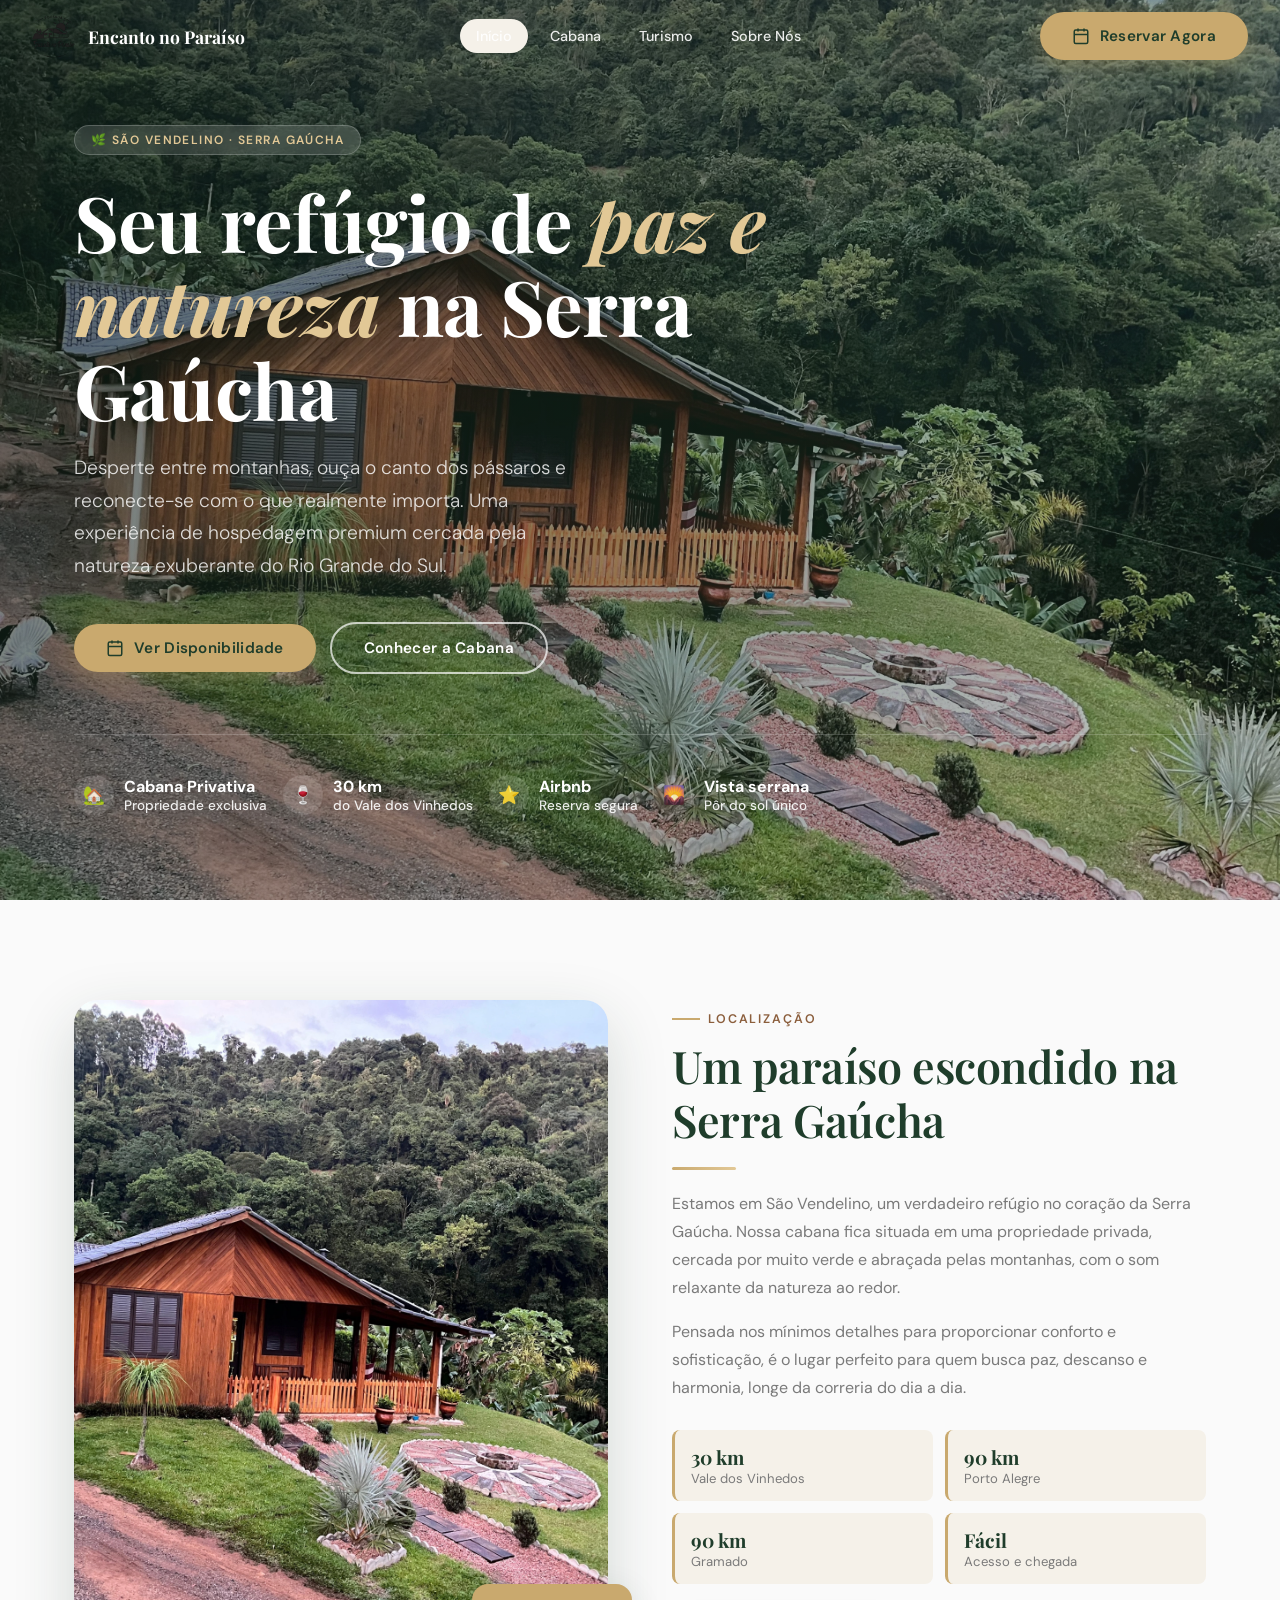
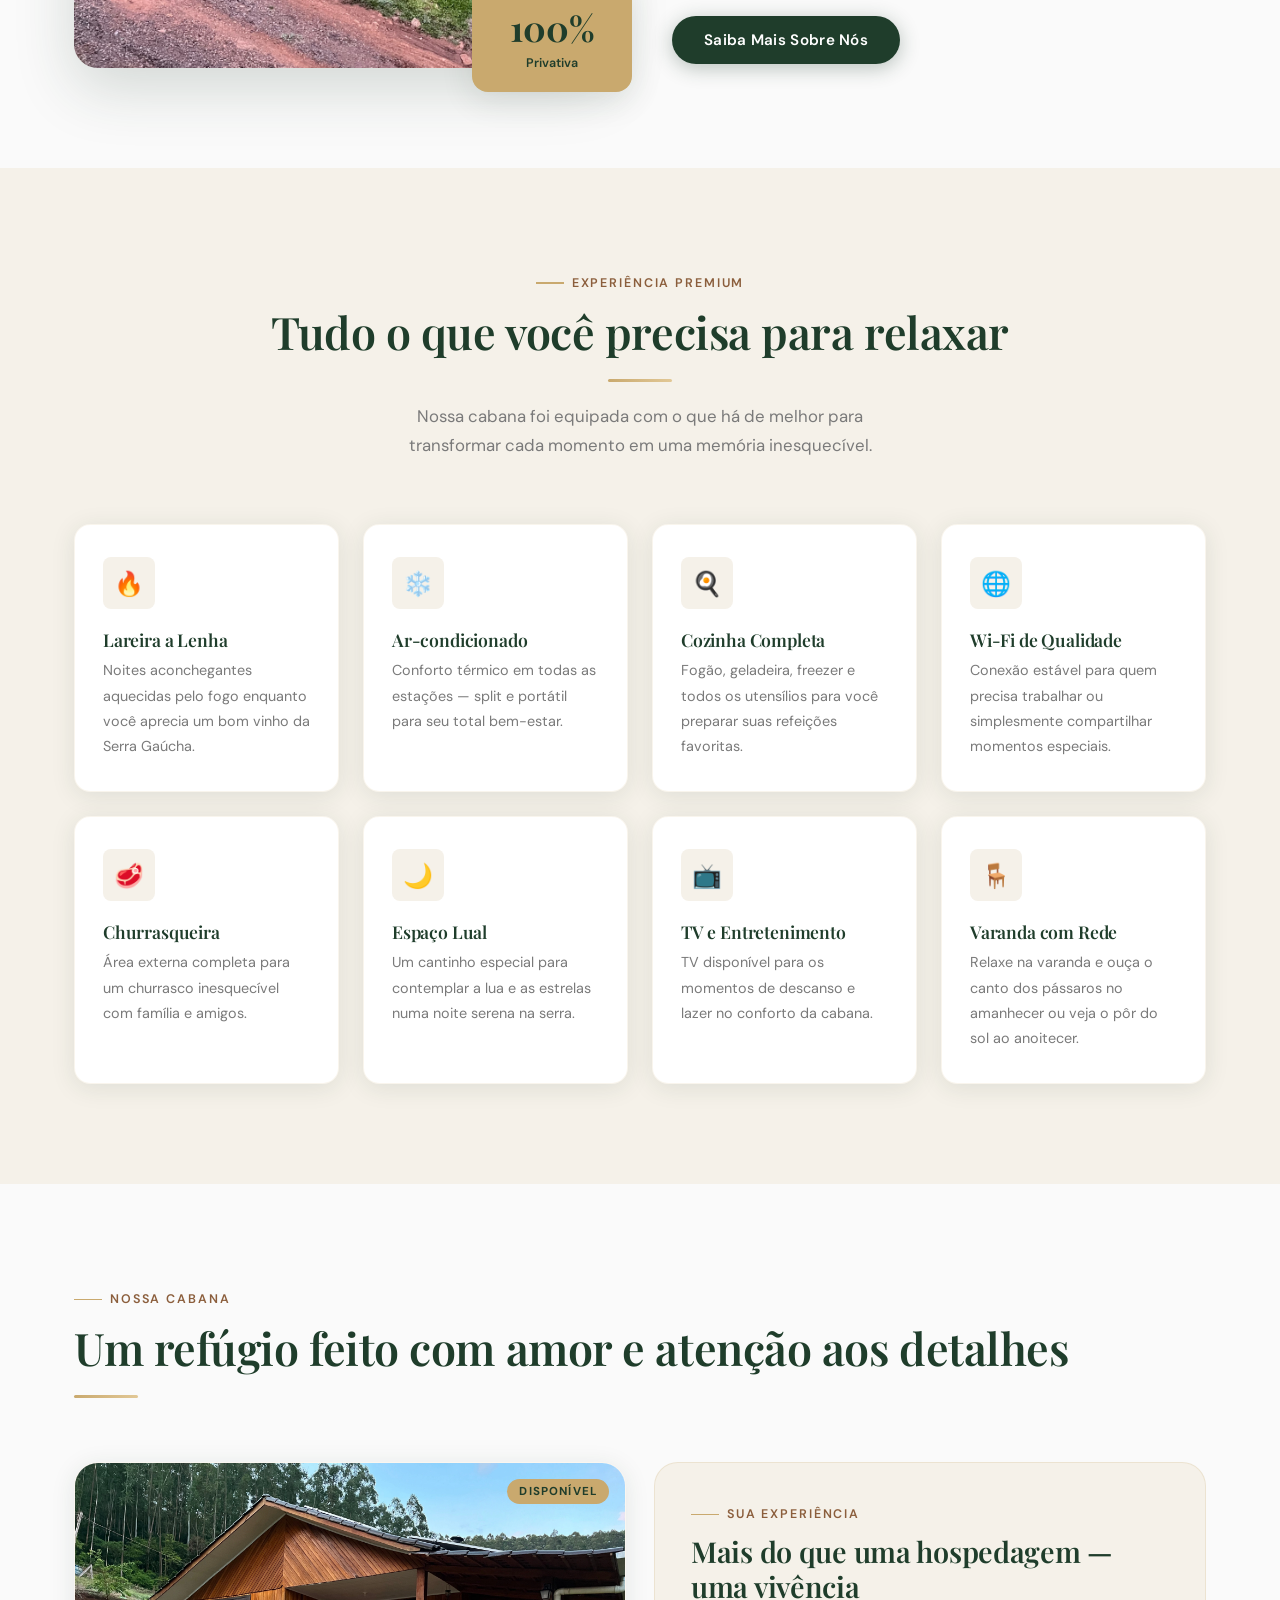
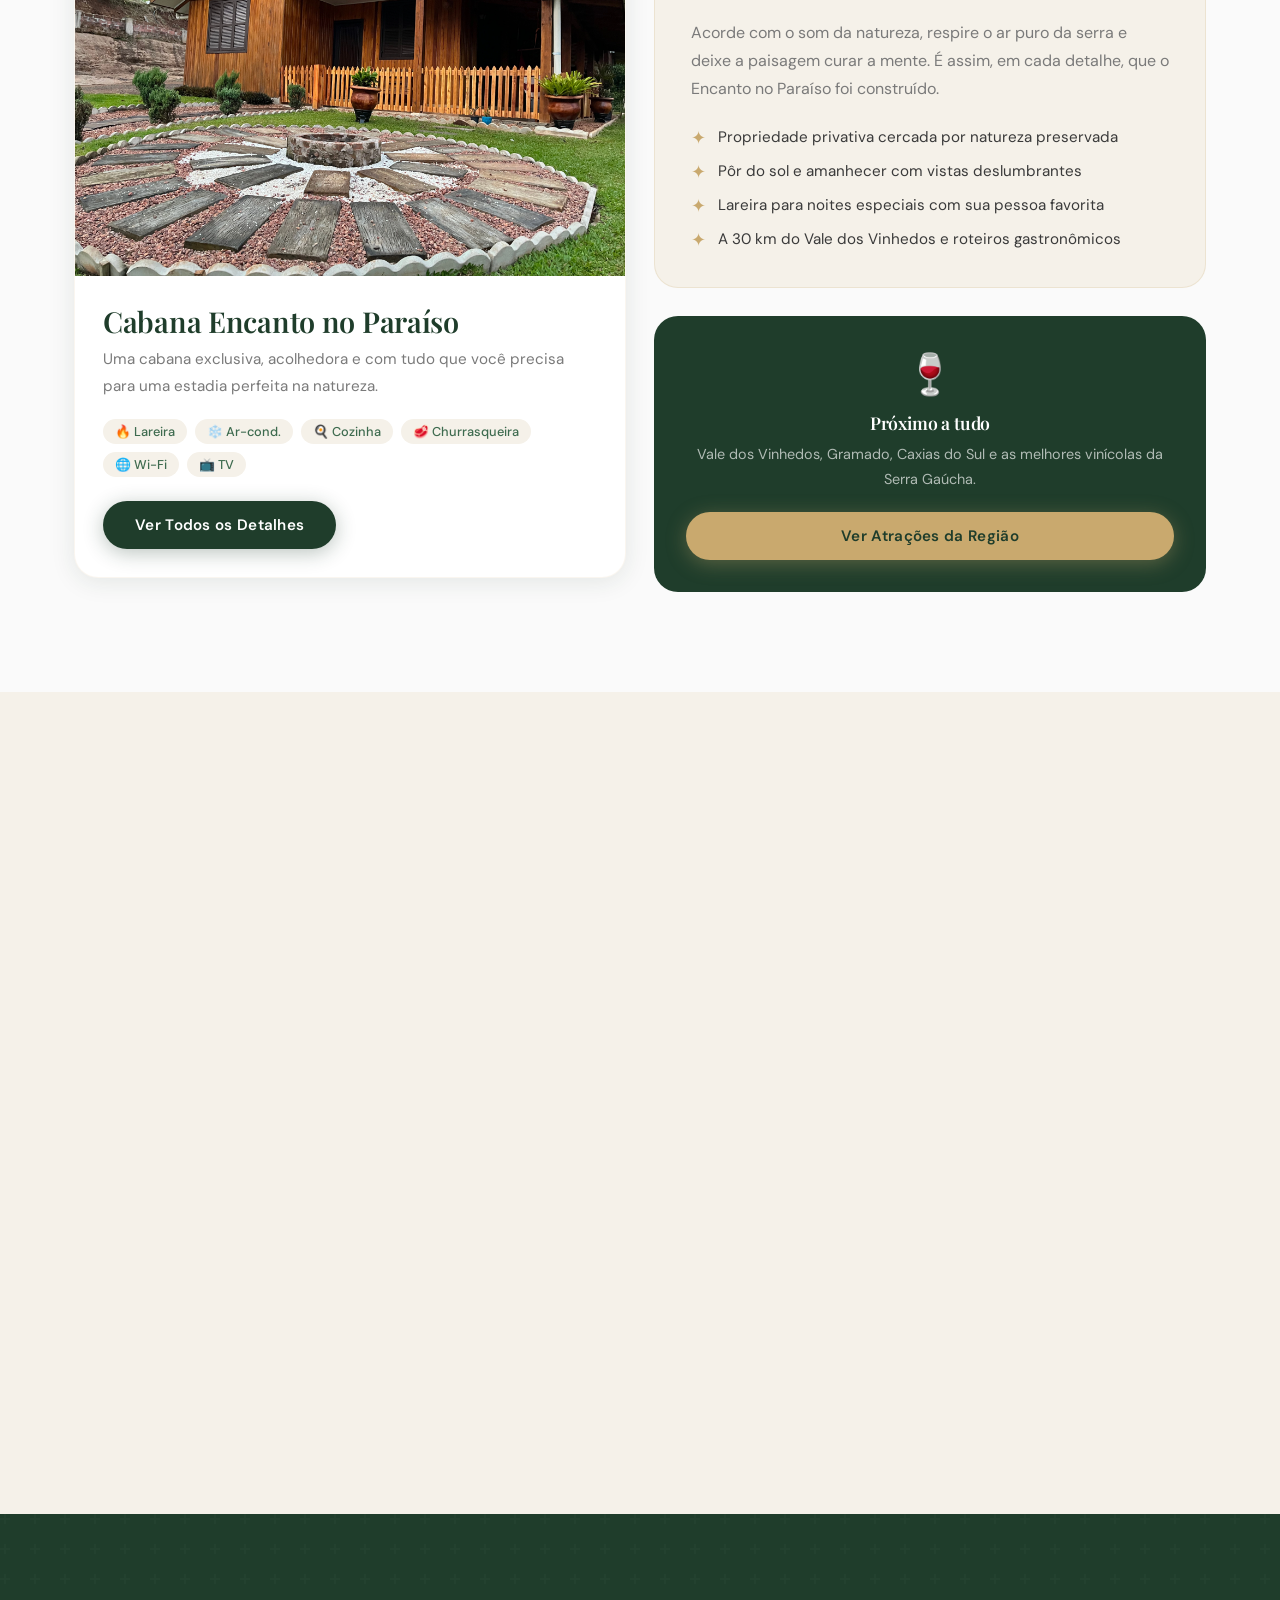
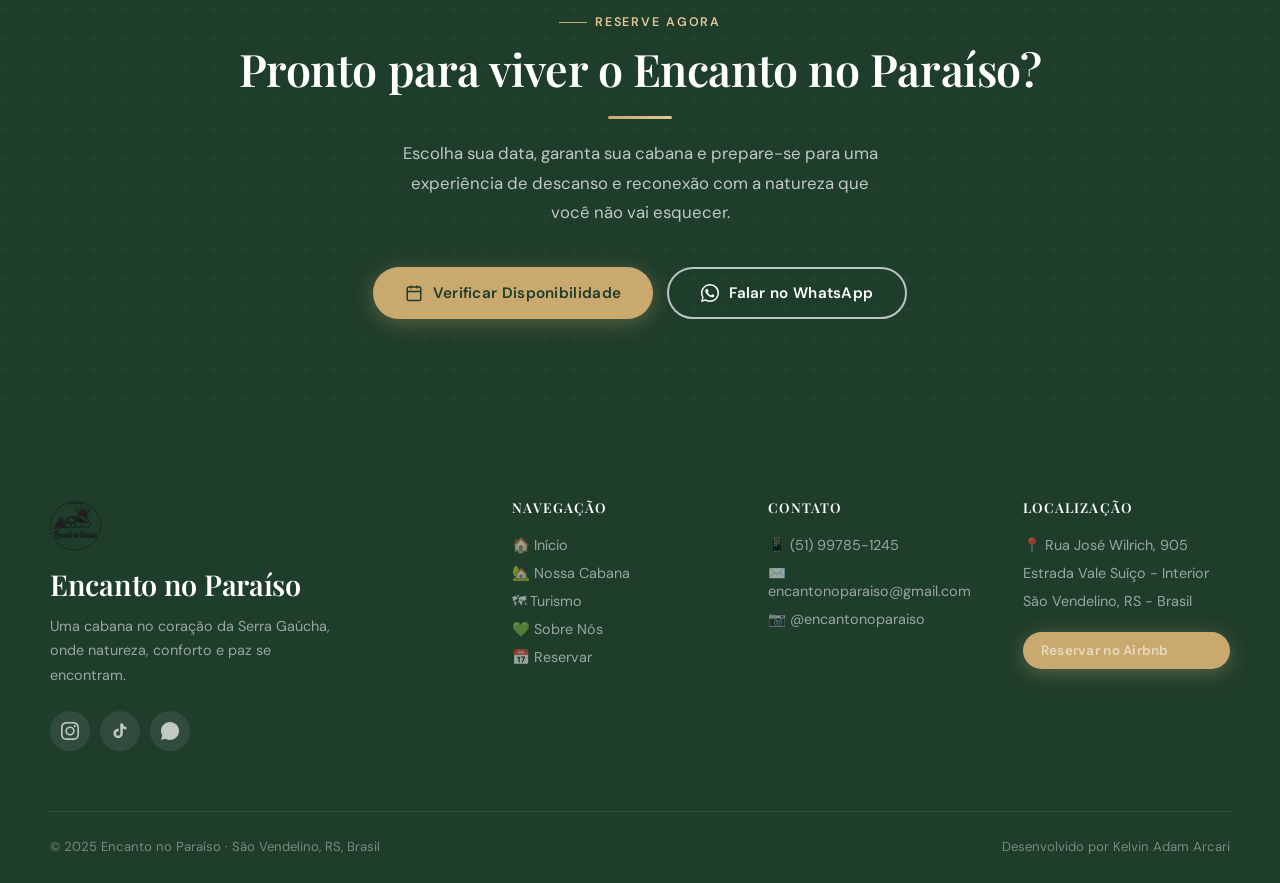
==== commit 2f2a6b66: "versao 4.5 Signed-off-by: Arcaridev <kelvinarcari@gmail.com>" ====
--- a/index.html
+++ b/index.html
@@ -1,139 +1,406 @@
 <!DOCTYPE html>
 <html lang="pt-BR">
 <head>
-	<meta charset="UTF-8">
-	<title>Encanto no paraiso</title>
-	<link rel="stylesheet" href="css/styles.css">
-	<link rel="stylesheet" href="css/header.css">
-	<meta name="viewport" content="width=device-width, initial-scale=1.0">
-	<link rel="icon" type="image/png" href="img/favicon.ico">
-	<meta http-equiv="X-UA-Compatible" content="IE=edge">
-	<script src="fadein.js" defer></script>
+  <meta charset="UTF-8">
+  <meta name="viewport" content="width=device-width, initial-scale=1.0">
+  <meta http-equiv="X-UA-Compatible" content="IE=edge">
+  <meta name="description" content="Encanto no Paraíso — Cabana na Serra Gaúcha. Relaxamento, natureza e conforto em São Vendelino, RS.">
+  <title>Encanto no Paraíso — Cabana na Serra Gaúcha</title>
+  <link rel="icon" type="image/png" href="IMG/favicon.ico">
+  <link rel="stylesheet" href="css/styles.css">
 </head>
 <body>
-<!-- cabeçalho -->
-	
-	<header>	 
-		<div class="logo">
-			<img src="img/logo.webp" alt="Logo" class="logo">
-		</div>
-		<div id="titulo">	
-			<h3>Encanto no paraíso</h3>
-		</div>
-		<div id="menu">	 
-			<a class="bottom1" href="cabanas.php"> <div class="bottom"> Cabana </div> </a>
-			<a class="bottom1" href="turismos.php"><div class="bottom"> Turismos  </div> </a>
-		</div>
-	</header>	
-<!-- fim cabeçalho -->
-	<div id="fim"> </div>
-<!-- imagens -->
-	<div class="wrapper-img">
-		<div class="imagens">
-			<img class="imagen"src="img/imfinicio.webp" alt="Descrição da imagem" loading="eager">
-		</div>
-	</div>
-<!-- fim imagens  -->
-<!-- sobre -->
-	<section id="quadradainteira" class="fade-in">
-		<div id="quadrado">
-
-			<div id="sobre">
-				<h2> Sobre nossa localização</h2>
-			</div>
-
-			<div id="texto">
-
-				<p>Estamos em São Vendelino, um verdadeiro paraíso no coração da Serra Gaúcha. Nossa localização é estratégica e encantadora: a apenas 30 km do Vale dos Vinhedos, 90 km da capital Porto Alegre e a cerca de 90 km de Gramado. Um destino perfeito para quem busca descanso, conforto e contato com a natureza, sem abrir mão da facilidade de acesso.
-				<br>Nossa cabana esta situada em uma propriedade privada, cercada por muito verde sendo abraçada pelas montanhas e o som relaxante da natureza, trazendo conforto — um convite diário à tranquilidade e ao bem-estar.
-				<br>A cabana foi pensada nos mínimos detalhes para proporcionar conforto e sofisticação. Você encontrará:
-				<br>Cozinha completa com fogão, e uma lareira para aquecer o ambiente no inverno enquanto degusta seu delicioso vinho da nossa querida serra gaúcha. 
-				Venha viver momentos únicos em um lugar onde o sossego se encontra com a natureza. Estamos te esperando!</p>
-			</div>
-		</div>
-	</section>
-<!-- fim sobre  -->		
-  </body>
-	<footer>
-<!-- informacoes do footer -->
-		<section class="rodape">
-
-<!-- cobre todas as informacoes -->
-			<div class="infos">
-				<div id="titlerodape">
-					<h2>Midias Sociais</h2>
-				</div>
-
-				<div class="caixainteira">
-					<a class="learnmorebtn" target="_blank" href="https://www.instagram.com/encantonoparaiso/">
-						<div class="imgr">
-							<img src="img/inta.webp" title="instagram" alt="Instagram">
-						</div>
-						Instagram
-					</a>
-				</div>
-
-				<div class="caixainteira">
-					<a class="learnmorebtn" target="_blank" href="https://www.tiktok.com/@encanto.no.paraso?lang=en">
-						<div class="imgr">
-							<img src="img/tiktok3.webp" title="tiktok" alt="TikTok">
-						</div>
-						Tik Tok
-				  </a>
-				</div>
-			</div>
-<!-- outra de informações -->
-			<div class="infos">
-				<div id="titlerodape">
-					<h2>Contatos</h2>
-				</div>
-
-				<div class="caixainteira">
-					<a class="learnmorebtn" target="_blank" href="https://api.whatsapp.com/send?phone=5551997851245">
-						<div class="img">
-							<img src="img/whats.webp" title="whatsapp" alt="Whatsapp">
-						</div>
-						(51) 5199785-1245
-					</a>
-				</div>
-
-				<div class="caixainteira">
-					<a class="learnmorebtn" target="_blank" href="mailto:encantonoparaiso@gmail.com">
-						<div class="img">
-							<img src="img/email.webp" title="email" alt="Email">
-						</div>
-						encantonoparaiso@gmail.com
-					</a>
-				</div>
-			</div>
-
-			<div class="infosf">
-				<div id="titlerodapep">
-					<h2>Informações Importantes</h2>
-				</div>
-				<div class="caixainteiraf">
-					<a class="learnmorebtnf" href="sobrenos.php">Sobre a Encanto no Paraíso</a>
-				</div>
-				<div class="caixainteiraf">
-					<a class="learnmorebtnf" href="reserve.php">Onde Reservar</a>
-				</div>
-			</div>
-		</section>
-
-		<section id="caixadireitos">
-			<div id="caixapequena">
-				<div id="titulop">
-					<h3> Encanto no Paraiso </h3>
-				</div>
-				<div id="localizacão">
-					<p> Rua José Wilrich - 905 - Estrada Vale Suiço - Interior</p>
-					<p> São Vendelino, Rio Grande Do Sul - Brasil</p>
-				</div>
-				<div id="direitosreservados">
-					<p> Desenvolvido por: </p>
-					<p>2025 © Kelvin Adam Arcari | Todos os direitos reservados.</p>
-				</div>
-			</div>
-		</section>
-	</footer>	
-</html> +
+<!-- ══ HEADER ══════════════════════════════════════════════ -->
+<header class="site-header hero-mode" role="banner">
+  <a href="index.html" class="header-logo" aria-label="Encanto no Paraíso – Página inicial">
+    <img src="IMG/logo.webp" alt="Logo Encanto no Paraíso">
+    <span class="header-logo-text">Encanto no Paraíso</span>
+  </a>
+
+  <nav class="header-nav" aria-label="Navegação principal">
+    <a href="index.html"    class="nav-link active">Início</a>
+    <a href="cabanas.html"  class="nav-link">Cabana</a>
+    <a href="turismos.html" class="nav-link">Turismo</a>
+    <a href="sobrenos.html" class="nav-link">Sobre Nós</a>
+  </nav>
+
+  <a href="reserve.html" class="btn btn-gold header-cta">
+    <svg viewBox="0 0 24 24" fill="none" stroke="currentColor" stroke-width="2"><rect x="3" y="4" width="18" height="18" rx="2"/><line x1="16" y1="2" x2="16" y2="6"/><line x1="8" y1="2" x2="8" y2="6"/><line x1="3" y1="10" x2="21" y2="10"/></svg>
+    Reservar Agora
+  </a>
+
+  <button class="hamburger" aria-label="Menu" aria-expanded="false">
+    <span></span><span></span><span></span>
+  </button>
+</header>
+
+<nav class="mobile-menu" aria-label="Menu mobile">
+  <a href="index.html"    class="nav-link">Início</a>
+  <a href="cabanas.html"  class="nav-link">Cabana</a>
+  <a href="turismos.html" class="nav-link">Turismo</a>
+  <a href="sobrenos.html" class="nav-link">Sobre Nós</a>
+  <a href="reserve.html"  class="btn btn-gold" style="margin-top:8px;">Reservar Agora</a>
+</nav>
+
+<!-- ══ HERO ══════════════════════════════════════════════════ -->
+<section class="hero" aria-label="Apresentação">
+  <div class="hero-bg">
+    <img src="IMG/imfinicio.webp" alt="Vista panorâmica da cabana Encanto no Paraíso" loading="eager">
+  </div>
+
+  <div class="hero-content">
+    <div class="hero-eyebrow">🌿 São Vendelino · Serra Gaúcha</div>
+    <h1 class="hero-title">
+      Seu refúgio de <em>paz e natureza</em> na Serra Gaúcha
+    </h1>
+    <p class="hero-subtitle">
+      Desperte entre montanhas, ouça o canto dos pássaros e reconecte-se com o que realmente importa. Uma experiência de hospedagem premium cercada pela natureza exuberante do Rio Grande do Sul.
+    </p>
+    <div class="hero-actions">
+      <a href="reserve.html" class="btn btn-gold">
+        <svg viewBox="0 0 24 24" fill="none" stroke="currentColor" stroke-width="2"><rect x="3" y="4" width="18" height="18" rx="2"/><line x1="16" y1="2" x2="16" y2="6"/><line x1="8" y1="2" x2="8" y2="6"/><line x1="3" y1="10" x2="21" y2="10"/></svg>
+        Ver Disponibilidade
+      </a>
+      <a href="cabanas.html" class="btn btn-outline-white">
+        Conhecer a Cabana
+      </a>
+    </div>
+
+    <div class="hero-badges">
+      <div class="hero-badge">
+        <div class="hero-badge-icon">🏡</div>
+        <div class="hero-badge-text">
+          <strong>Cabana Privativa</strong>
+          Propriedade exclusiva
+        </div>
+      </div>
+      <div class="hero-badge">
+        <div class="hero-badge-icon">🍷</div>
+        <div class="hero-badge-text">
+          <strong>30 km</strong>
+          do Vale dos Vinhedos
+        </div>
+      </div>
+      <div class="hero-badge">
+        <div class="hero-badge-icon">⭐</div>
+        <div class="hero-badge-text">
+          <strong>Airbnb</strong>
+          Reserva segura
+        </div>
+      </div>
+      <div class="hero-badge">
+        <div class="hero-badge-icon">🌄</div>
+        <div class="hero-badge-text">
+          <strong>Vista serrana</strong>
+          Pôr do sol único
+        </div>
+      </div>
+    </div>
+  </div>
+</section>
+
+<!-- ══ SOBRE / LOCALIZAÇÃO ════════════════════════════════════ -->
+<section class="section" aria-labelledby="sobre-heading">
+  <div class="container">
+    <div class="location-grid">
+      <div class="location-img-wrap reveal-left">
+        <img src="IMG/imfinicio.webp" alt="Cabana Encanto no Paraíso cercada pela natureza" loading="lazy">
+        <div class="location-img-accent">
+          <span class="num">100%</span>
+          <span class="lbl">Privativa</span>
+        </div>
+      </div>
+
+      <div class="location-text reveal-right">
+        <span class="section-label">Localização</span>
+        <h2 id="sobre-heading">Um paraíso escondido na Serra Gaúcha</h2>
+        <div class="divider"></div>
+        <p>
+          Estamos em São Vendelino, um verdadeiro refúgio no coração da Serra Gaúcha. Nossa cabana fica situada em uma propriedade privada, cercada por muito verde e abraçada pelas montanhas, com o som relaxante da natureza ao redor.
+        </p>
+        <p>
+          Pensada nos mínimos detalhes para proporcionar conforto e sofisticação, é o lugar perfeito para quem busca paz, descanso e harmonia, longe da correria do dia a dia.
+        </p>
+
+        <div class="location-distances">
+          <div class="dist-item">
+            <div class="dist-val">30 km</div>
+            <div class="dist-place">Vale dos Vinhedos</div>
+          </div>
+          <div class="dist-item">
+            <div class="dist-val">90 km</div>
+            <div class="dist-place">Porto Alegre</div>
+          </div>
+          <div class="dist-item">
+            <div class="dist-val">90 km</div>
+            <div class="dist-place">Gramado</div>
+          </div>
+          <div class="dist-item">
+            <div class="dist-val">Fácil</div>
+            <div class="dist-place">Acesso e chegada</div>
+          </div>
+        </div>
+
+        <a href="sobrenos.html" class="btn btn-primary">
+          Saiba Mais Sobre Nós
+        </a>
+      </div>
+    </div>
+  </div>
+</section>
+
+<!-- ══ DIFERENCIAIS ═══════════════════════════════════════════ -->
+<section class="section section-bg-cream" aria-labelledby="diferenciais-heading">
+  <div class="container">
+    <div class="section-header center reveal">
+      <span class="section-label">Experiência Premium</span>
+      <h2 id="diferenciais-heading">Tudo o que você precisa para relaxar</h2>
+      <div class="divider center"></div>
+      <p>Nossa cabana foi equipada com o que há de melhor para transformar cada momento em uma memória inesquecível.</p>
+    </div>
+
+    <div class="features-grid">
+      <div class="feature-card reveal reveal-delay-1">
+        <div class="feature-icon">🔥</div>
+        <h4>Lareira a Lenha</h4>
+        <p>Noites aconchegantes aquecidas pelo fogo enquanto você aprecia um bom vinho da Serra Gaúcha.</p>
+      </div>
+      <div class="feature-card reveal reveal-delay-2">
+        <div class="feature-icon">❄️</div>
+        <h4>Ar-condicionado</h4>
+        <p>Conforto térmico em todas as estações — split e portátil para seu total bem-estar.</p>
+      </div>
+      <div class="feature-card reveal reveal-delay-3">
+        <div class="feature-icon">🍳</div>
+        <h4>Cozinha Completa</h4>
+        <p>Fogão, geladeira, freezer e todos os utensílios para você preparar suas refeições favoritas.</p>
+      </div>
+      <div class="feature-card reveal reveal-delay-4">
+        <div class="feature-icon">🌐</div>
+        <h4>Wi-Fi de Qualidade</h4>
+        <p>Conexão estável para quem precisa trabalhar ou simplesmente compartilhar momentos especiais.</p>
+      </div>
+      <div class="feature-card reveal reveal-delay-1">
+        <div class="feature-icon">🥩</div>
+        <h4>Churrasqueira</h4>
+        <p>Área externa completa para um churrasco inesquecível com família e amigos.</p>
+      </div>
+      <div class="feature-card reveal reveal-delay-2">
+        <div class="feature-icon">🌙</div>
+        <h4>Espaço Lual</h4>
+        <p>Um cantinho especial para contemplar a lua e as estrelas numa noite serena na serra.</p>
+      </div>
+      <div class="feature-card reveal reveal-delay-3">
+        <div class="feature-icon">📺</div>
+        <h4>TV e Entretenimento</h4>
+        <p>TV disponível para os momentos de descanso e lazer no conforto da cabana.</p>
+      </div>
+      <div class="feature-card reveal reveal-delay-4">
+        <div class="feature-icon">🪑</div>
+        <h4>Varanda com Rede</h4>
+        <p>Relaxe na varanda e ouça o canto dos pássaros no amanhecer ou veja o pôr do sol ao anoitecer.</p>
+      </div>
+    </div>
+  </div>
+</section>
+
+<!-- ══ PREVIEW CABANA ══════════════════════════════════════════ -->
+<section class="section" aria-labelledby="cabana-preview-heading">
+  <div class="container">
+    <div class="section-header reveal">
+      <span class="section-label">Nossa Cabana</span>
+      <h2 id="cabana-preview-heading">Um refúgio feito com amor e atenção aos detalhes</h2>
+      <div class="divider"></div>
+    </div>
+
+    <div style="display:grid; grid-template-columns: 1fr 1fr; gap: 28px; align-items: start;">
+      <div class="cabin-card reveal-left">
+        <div class="cabin-img-wrap">
+          <img src="IMG/imgcabanas.webp" alt="Interior aconchegante da Cabana Encanto no Paraíso" loading="lazy">
+          <div class="cabin-img-badge">Disponível</div>
+        </div>
+        <div class="cabin-body">
+          <h3>Cabana Encanto no Paraíso</h3>
+          <p>Uma cabana exclusiva, acolhedora e com tudo que você precisa para uma estadia perfeita na natureza.</p>
+          <div class="cabin-amenities">
+            <span class="amenity-tag">🔥 Lareira</span>
+            <span class="amenity-tag">❄️ Ar-cond.</span>
+            <span class="amenity-tag">🍳 Cozinha</span>
+            <span class="amenity-tag">🥩 Churrasqueira</span>
+            <span class="amenity-tag">🌐 Wi-Fi</span>
+            <span class="amenity-tag">📺 TV</span>
+          </div>
+          <a href="cabanas.html" class="btn btn-primary">Ver Todos os Detalhes</a>
+        </div>
+      </div>
+
+      <div style="display:flex; flex-direction:column; gap:28px;">
+        <div class="reveal-right" style="background:var(--cream); border-radius:var(--radius-lg); padding:36px; border:1px solid rgba(201,169,110,0.2);">
+          <span class="section-label">Sua experiência</span>
+          <h3 style="margin-bottom:16px; color:var(--green-dark);">Mais do que uma hospedagem — uma vivência</h3>
+          <p style="color:var(--text-muted); margin-bottom:24px;">Acorde com o som da natureza, respire o ar puro da serra e deixe a paisagem curar a mente. É assim, em cada detalhe, que o Encanto no Paraíso foi construído.</p>
+          <ul style="display:flex; flex-direction:column; gap:12px;">
+            <li style="display:flex; gap:12px; align-items:flex-start;">
+              <span style="color:var(--gold); font-size:1.1rem; flex-shrink:0;">✦</span>
+              <span style="font-size:0.95rem; color:var(--text-body);">Propriedade privativa cercada por natureza preservada</span>
+            </li>
+            <li style="display:flex; gap:12px; align-items:flex-start;">
+              <span style="color:var(--gold); font-size:1.1rem; flex-shrink:0;">✦</span>
+              <span style="font-size:0.95rem; color:var(--text-body);">Pôr do sol e amanhecer com vistas deslumbrantes</span>
+            </li>
+            <li style="display:flex; gap:12px; align-items:flex-start;">
+              <span style="color:var(--gold); font-size:1.1rem; flex-shrink:0;">✦</span>
+              <span style="font-size:0.95rem; color:var(--text-body);">Lareira para noites especiais com sua pessoa favorita</span>
+            </li>
+            <li style="display:flex; gap:12px; align-items:flex-start;">
+              <span style="color:var(--gold); font-size:1.1rem; flex-shrink:0;">✦</span>
+              <span style="font-size:0.95rem; color:var(--text-body);">A 30 km do Vale dos Vinhedos e roteiros gastronômicos</span>
+            </li>
+          </ul>
+        </div>
+
+        <div class="reveal-right reveal-delay-2" style="background:var(--green-dark); border-radius:var(--radius-lg); padding:32px; text-align:center;">
+          <div style="font-size:2.5rem; margin-bottom:12px;">🍷</div>
+          <h4 style="color:#fff; margin-bottom:8px;">Próximo a tudo</h4>
+          <p style="color:rgba(255,255,255,0.65); font-size:0.9rem; margin-bottom:20px;">Vale dos Vinhedos, Gramado, Caxias do Sul e as melhores vinícolas da Serra Gaúcha.</p>
+          <a href="turismos.html" class="btn btn-gold" style="width:100%; justify-content:center;">Ver Atrações da Região</a>
+        </div>
+      </div>
+    </div>
+  </div>
+</section>
+
+<!-- ══ DEPOIMENTOS ════════════════════════════════════════════ -->
+<section class="section section-bg-cream" aria-labelledby="depoimentos-heading">
+  <div class="container">
+    <div class="section-header center reveal">
+      <span class="section-label">Depoimentos</span>
+      <h2 id="depoimentos-heading">O que dizem nossos hóspedes</h2>
+      <div class="divider center"></div>
+      <p>Experiências reais de pessoas que vieram relaxar e partiram transformadas.</p>
+    </div>
+
+    <div class="testimonials-grid">
+      <div class="testimonial-card reveal reveal-delay-1">
+        <div class="testimonial-quote">"</div>
+        <div class="testimonial-stars">★★★★★</div>
+        <p class="testimonial-text">Lugar incrível! A cabana é muito aconchegante, limpa e bem equipada. Acordamos com o canto dos pássaros e dormimos com o som do vento entre as árvores. Voltaremos com certeza!</p>
+        <div class="testimonial-author">
+          <div class="testimonial-avatar">👩</div>
+          <div>
+            <div class="testimonial-name">Ana Carolina M.</div>
+            <div class="testimonial-from">Porto Alegre, RS · Airbnb</div>
+          </div>
+        </div>
+      </div>
+
+      <div class="testimonial-card reveal reveal-delay-2">
+        <div class="testimonial-quote">"</div>
+        <div class="testimonial-stars">★★★★★</div>
+        <p class="testimonial-text">Passamos um fim de semana maravilhoso. A lareira é perfeita para as noites frias da serra. O espaço de churrasqueira é ótimo e a localização é privilegiada. Super recomendo!</p>
+        <div class="testimonial-author">
+          <div class="testimonial-avatar">👨</div>
+          <div>
+            <div class="testimonial-name">Ricardo & Família</div>
+            <div class="testimonial-from">Caxias do Sul, RS · Airbnb</div>
+          </div>
+        </div>
+      </div>
+
+      <div class="testimonial-card reveal reveal-delay-3">
+        <div class="testimonial-quote">"</div>
+        <div class="testimonial-stars">★★★★★</div>
+        <p class="testimonial-text">Uma experiência única de paz e natureza. A cabana tem tudo que você precisa: cozinha completa, Wi-Fi, ar-condicionado e aquela lareira que aquece a alma. Simplesmente perfeito.</p>
+        <div class="testimonial-author">
+          <div class="testimonial-avatar">👩</div>
+          <div>
+            <div class="testimonial-name">Mariana T.</div>
+            <div class="testimonial-from">Gramado, RS · Airbnb</div>
+          </div>
+        </div>
+      </div>
+    </div>
+  </div>
+</section>
+
+<!-- ══ CTA ════════════════════════════════════════════════════ -->
+<section class="cta-section" aria-labelledby="cta-heading">
+  <div class="container">
+    <span class="section-label" style="color:var(--gold-light); justify-content:center; display:flex;">Reserve Agora</span>
+    <h2 id="cta-heading" style="color:#fff; margin-bottom:16px;">Pronto para viver o Encanto no Paraíso?</h2>
+    <div class="divider center" style="background:linear-gradient(90deg,var(--gold),var(--gold-light));"></div>
+    <p>Escolha sua data, garanta sua cabana e prepare-se para uma experiência de descanso e reconexão com a natureza que você não vai esquecer.</p>
+    <div class="cta-actions">
+      <a href="reserve.html" class="btn btn-gold">
+        <svg viewBox="0 0 24 24" fill="none" stroke="currentColor" stroke-width="2"><rect x="3" y="4" width="18" height="18" rx="2"/><line x1="16" y1="2" x2="16" y2="6"/><line x1="8" y1="2" x2="8" y2="6"/><line x1="3" y1="10" x2="21" y2="10"/></svg>
+        Verificar Disponibilidade
+      </a>
+      <a href="https://api.whatsapp.com/send?phone=5551997851245" target="_blank" rel="noopener" class="btn btn-outline-white">
+        <svg viewBox="0 0 24 24" fill="currentColor"><path d="M20.52 3.48A11.77 11.77 0 0 0 12 0C5.37 0 0 5.37 0 12c0 2.11.55 4.16 1.6 5.97L0 24l6.18-1.62A11.94 11.94 0 0 0 12 24c6.63 0 12-5.37 12-12 0-3.2-1.25-6.22-3.48-8.52zM12 22c-1.85 0-3.68-.5-5.27-1.44l-.38-.22-3.93 1.03 1.04-3.82-.25-.4A9.96 9.96 0 0 1 2 12C2 6.48 6.48 2 12 2c2.67 0 5.18 1.04 7.07 2.93A9.95 9.95 0 0 1 22 12c0 5.52-4.48 10-10 10zm5.47-7.4c-.3-.15-1.77-.87-2.04-.97-.28-.1-.48-.15-.68.15-.2.3-.77.97-.94 1.17-.17.2-.35.22-.65.07-.3-.15-1.26-.47-2.4-1.5-.89-.8-1.48-1.78-1.66-2.08-.17-.3-.02-.46.13-.61.13-.13.3-.35.45-.52.15-.17.2-.3.3-.5.1-.2.05-.37-.02-.52-.08-.15-.68-1.63-.93-2.23-.24-.58-.49-.5-.68-.51H7.5c-.2 0-.52.07-.79.37-.27.3-1.04 1.02-1.04 2.48s1.07 2.88 1.22 3.08c.15.2 2.1 3.2 5.1 4.49.71.31 1.27.49 1.7.63.72.23 1.37.2 1.88.12.57-.09 1.77-.72 2.02-1.42.25-.7.25-1.3.17-1.42-.07-.12-.27-.2-.57-.34z"/></svg>
+        Falar no WhatsApp
+      </a>
+    </div>
+  </div>
+</section>
+
+<!-- ══ FOOTER ════════════════════════════════════════════════ -->
+<footer class="site-footer" role="contentinfo">
+  <div class="footer-grid">
+    <div class="footer-brand">
+      <img src="IMG/logo.webp" alt="Logo Encanto no Paraíso">
+      <h3>Encanto no Paraíso</h3>
+      <p>Uma cabana no coração da Serra Gaúcha, onde natureza, conforto e paz se encontram.</p>
+      <div class="footer-social">
+        <a href="https://www.instagram.com/encantonoparaiso/" target="_blank" rel="noopener" class="social-btn" aria-label="Instagram">
+          <svg width="18" height="18" viewBox="0 0 24 24" fill="currentColor"><path d="M12 2.163c3.204 0 3.584.012 4.85.07 3.252.148 4.771 1.691 4.919 4.919.058 1.265.069 1.645.069 4.849 0 3.205-.012 3.584-.069 4.849-.149 3.225-1.664 4.771-4.919 4.919-1.266.058-1.644.07-4.85.07-3.204 0-3.584-.012-4.849-.07-3.26-.149-4.771-1.699-4.919-4.92-.058-1.265-.07-1.644-.07-4.849 0-3.204.013-3.583.07-4.849.149-3.227 1.664-4.771 4.919-4.919 1.266-.057 1.645-.069 4.849-.069zM12 0C8.741 0 8.333.014 7.053.072 2.695.272.273 2.69.073 7.052.014 8.333 0 8.741 0 12c0 3.259.014 3.668.072 4.948.2 4.358 2.618 6.78 6.98 6.98C8.333 23.986 8.741 24 12 24c3.259 0 3.668-.014 4.948-.072 4.354-.2 6.782-2.618 6.979-6.98.059-1.28.073-1.689.073-4.948 0-3.259-.014-3.667-.072-4.947-.196-4.354-2.617-6.78-6.979-6.98C15.668.014 15.259 0 12 0zm0 5.838a6.162 6.162 0 1 0 0 12.324 6.162 6.162 0 0 0 0-12.324zM12 16a4 4 0 1 1 0-8 4 4 0 0 1 0 8zm6.406-11.845a1.44 1.44 0 1 0 0 2.881 1.44 1.44 0 0 0 0-2.881z"/></svg>
+        </a>
+        <a href="https://www.tiktok.com/@encanto.no.paraso" target="_blank" rel="noopener" class="social-btn" aria-label="TikTok">
+          <svg width="18" height="18" viewBox="0 0 24 24" fill="currentColor"><path d="M19.59 6.69a4.83 4.83 0 01-3.77-4.25V2h-3.45v13.67a2.89 2.89 0 01-2.88 2.5 2.89 2.89 0 01-2.89-2.89 2.89 2.89 0 012.89-2.89c.28 0 .54.04.79.1V9.01a6.27 6.27 0 00-.79-.05 6.34 6.34 0 00-6.34 6.34 6.34 6.34 0 006.34 6.34 6.34 6.34 0 006.33-6.34V8.69a8.18 8.18 0 004.78 1.52V6.77a4.85 4.85 0 01-1.01-.08z"/></svg>
+        </a>
+        <a href="https://api.whatsapp.com/send?phone=5551997851245" target="_blank" rel="noopener" class="social-btn" aria-label="WhatsApp">
+          <svg width="18" height="18" viewBox="0 0 24 24" fill="currentColor"><path d="M20.52 3.48A11.77 11.77 0 0 0 12 0C5.37 0 0 5.37 0 12c0 2.11.55 4.16 1.6 5.97L0 24l6.18-1.62A11.94 11.94 0 0 0 12 24c6.63 0 12-5.37 12-12 0-3.2-1.25-6.22-3.48-8.52z"/></svg>
+        </a>
+      </div>
+    </div>
+
+    <div class="footer-col">
+      <h4>Navegação</h4>
+      <ul class="footer-links">
+        <li><a href="index.html">🏠 Início</a></li>
+        <li><a href="cabanas.html">🏡 Nossa Cabana</a></li>
+        <li><a href="turismos.html">🗺 Turismo</a></li>
+        <li><a href="sobrenos.html">💚 Sobre Nós</a></li>
+        <li><a href="reserve.html">📅 Reservar</a></li>
+      </ul>
+    </div>
+
+    <div class="footer-col">
+      <h4>Contato</h4>
+      <ul class="footer-links">
+        <li><a href="https://api.whatsapp.com/send?phone=5551997851245" target="_blank" rel="noopener">📱 (51) 99785-1245</a></li>
+        <li><a href="mailto:encantonoparaiso@gmail.com">✉️ encantonoparaiso@gmail.com</a></li>
+        <li><a href="https://www.instagram.com/encantonoparaiso/" target="_blank" rel="noopener">📷 @encantonoparaiso</a></li>
+      </ul>
+    </div>
+
+    <div class="footer-col">
+      <h4>Localização</h4>
+      <ul class="footer-links">
+        <li><a href="#">📍 Rua José Wilrich, 905</a></li>
+        <li><a href="#">Estrada Vale Suíço - Interior</a></li>
+        <li><a href="#">São Vendelino, RS - Brasil</a></li>
+        <li style="margin-top:12px;"><a href="reserve.html" class="btn btn-gold" style="padding:10px 18px; font-size:0.85rem;">Reservar no Airbnb</a></li>
+      </ul>
+    </div>
+  </div>
+
+  <div class="footer-bottom">
+    <p>© 2025 Encanto no Paraíso · São Vendelino, RS, Brasil</p>
+    <p>Desenvolvido por Kelvin Adam Arcari</p>
+  </div>
+</footer>
+
+<script src="js/main.js"></script>
+</body>
+</html>
--- a/css/styles.css
+++ b/css/styles.css
@@ -1,122 +1,937 @@
-* {
-	margin: 0;
-	padding: 0;
-	border: 0;
-	box-sizing: border-box;
-}
+/* ============================================================
+   ENCANTO NO PARAÍSO — Sistema de Design Global
+   Paleta: Verde Natureza + Bege Quente + Dourado Suave
+   Fontes: Playfair Display (display) + DM Sans (body)
+   ============================================================ */
+
+@import url('https://fonts.googleapis.com/css2?family=Playfair+Display:ital,wght@0,400;0,600;0,700;1,400;1,600&family=DM+Sans:wght@300;400;500;600&display=swap');
+
+/* ── CSS Variables ── */
+:root {
+  --green-dark:    #1F3D2B;
+  --green-mid:     #3E6B4F;
+  --green-light:   #5A8C6E;
+  --cream:         #F5F1E9;
+  --cream-dark:    #EDE8DC;
+  --earth:         #8B5E3C;
+  --earth-light:   #B5845A;
+  --gold:          #C9A96E;
+  --gold-light:    #E2C896;
+  --white:         #FAFAFA;
+  --text-dark:     #1E1E1E;
+  --text-body:     #3A3A3A;
+  --text-muted:    #7A7A7A;
+
+  --shadow-sm:   0 2px 12px rgba(31,61,43,0.08);
+  --shadow-md:   0 8px 32px rgba(31,61,43,0.12);
+  --shadow-lg:   0 20px 60px rgba(31,61,43,0.18);
+  --shadow-card: 0 4px 24px rgba(31,61,43,0.10);
+
+  --radius-sm:  8px;
+  --radius-md:  16px;
+  --radius-lg:  24px;
+  --radius-xl:  40px;
+
+  --transition: 0.35s cubic-bezier(0.4,0,0.2,1);
+
+  --max-width: 1180px;
+  --section-pad: 100px 24px;
+}
+
+/* ── Reset & Base ── */
+*, *::before, *::after { box-sizing: border-box; margin: 0; padding: 0; }
+
+html {
+  scroll-behavior: smooth;
+  font-size: 16px;
+  -webkit-font-smoothing: antialiased;
+}
+
 body {
-    margin: 0;
-    padding: 0;
-    font-family: Arial, sans-serif;
-    color: black;
-    background-color: #5F634F;
-    display: flex;
-    flex-direction: column; 
-}
-
-
-/* PARTE DEPOIS DO CABECALHO */
-/* Imagen  */
-.imagen {
-  height: 850px;
-  width:1200px;
-  max-height: 910px;
-  border-radius: 10px;
-}	
-#imagens{
-	justify-content:center;
-	width: 100%;
-}
-.wrapper-img {
-  display: flex;
-  width:100%;
-  height: auto;
+  font-family: 'DM Sans', sans-serif;
+  font-weight: 400;
+  color: var(--text-body);
+  background: var(--white);
+  overflow-x: hidden;
+}
+
+img { max-width: 100%; display: block; }
+a  { text-decoration: none; color: inherit; }
+ul { list-style: none; }
+
+/* ── Typography ── */
+h1, h2, h3, h4 {
+  font-family: 'Playfair Display', serif;
+  color: var(--green-dark);
+  line-height: 1.2;
+  letter-spacing: -0.01em;
+}
+
+h1 { font-size: clamp(2.4rem, 5vw, 4rem); font-weight: 700; }
+h2 { font-size: clamp(1.8rem, 3.5vw, 2.8rem); font-weight: 600; }
+h3 { font-size: clamp(1.3rem, 2.5vw, 1.8rem); font-weight: 600; }
+h4 { font-size: 1.1rem; font-weight: 600; }
+p  { line-height: 1.75; color: var(--text-body); }
+
+.text-gold   { color: var(--gold); }
+.text-green  { color: var(--green-mid); }
+.text-muted  { color: var(--text-muted); }
+.text-center { text-align: center; }
+
+/* ── Section Label (eyebrow text) ── */
+.section-label {
+  display: inline-flex;
+  align-items: center;
+  gap: 8px;
+  font-family: 'DM Sans', sans-serif;
+  font-size: 0.78rem;
+  font-weight: 600;
+  letter-spacing: 0.15em;
+  text-transform: uppercase;
+  color: var(--earth);
+  margin-bottom: 12px;
+}
+.section-label::before {
+  content: '';
+  display: inline-block;
+  width: 28px; height: 1.5px;
+  background: var(--gold);
+}
+
+/* ── Container ── */
+.container {
+  width: 100%;
+  max-width: var(--max-width);
+  margin: 0 auto;
+  padding: 0 24px;
+}
+
+/* ── Buttons ── */
+.btn {
+  display: inline-flex;
+  align-items: center;
+  gap: 10px;
+  padding: 14px 32px;
+  border-radius: var(--radius-xl);
+  font-family: 'DM Sans', sans-serif;
+  font-size: 0.95rem;
+  font-weight: 600;
+  letter-spacing: 0.02em;
+  cursor: pointer;
+  border: none;
+  transition: var(--transition);
+  white-space: nowrap;
+}
+.btn-primary {
+  background: var(--green-dark);
+  color: #fff;
+  box-shadow: 0 4px 20px rgba(31,61,43,0.30);
+}
+.btn-primary:hover {
+  background: var(--green-mid);
+  transform: translateY(-2px);
+  box-shadow: 0 8px 28px rgba(31,61,43,0.35);
+}
+.btn-gold {
+  background: var(--gold);
+  color: var(--green-dark);
+  box-shadow: 0 4px 20px rgba(201,169,110,0.35);
+}
+.btn-gold:hover {
+  background: var(--gold-light);
+  transform: translateY(-2px);
+  box-shadow: 0 8px 28px rgba(201,169,110,0.45);
+}
+.btn-outline {
+  background: transparent;
+  color: var(--green-dark);
+  border: 2px solid var(--green-dark);
+}
+.btn-outline:hover {
+  background: var(--green-dark);
+  color: #fff;
+  transform: translateY(-2px);
+}
+.btn-outline-white {
+  background: transparent;
+  color: #fff;
+  border: 2px solid rgba(255,255,255,0.7);
+}
+.btn-outline-white:hover {
+  background: rgba(255,255,255,0.15);
+  border-color: #fff;
+}
+.btn svg { width: 18px; height: 18px; flex-shrink: 0; }
+
+/* ── Header / Nav ── */
+.site-header {
+  position: fixed;
+  top: 0; left: 0; right: 0;
+  z-index: 1000;
+  padding: 0 32px;
+  height: 72px;
+  display: flex;
+  align-items: center;
+  justify-content: space-between;
+  transition: background var(--transition), box-shadow var(--transition), backdrop-filter var(--transition);
+}
+.site-header.scrolled {
+  background: rgba(250,250,250,0.92);
+  backdrop-filter: blur(16px);
+  -webkit-backdrop-filter: blur(16px);
+  box-shadow: 0 2px 24px rgba(31,61,43,0.10);
+}
+.site-header.hero-mode {
+  background: transparent;
+}
+
+.header-logo {
+  display: flex;
+  align-items: center;
+  gap: 12px;
+  text-decoration: none;
+}
+.header-logo img {
+  width: 44px; height: 44px;
+  border-radius: 50%;
+  object-fit: cover;
+}
+.header-logo-text {
+  font-family: 'Playfair Display', serif;
+  font-size: 1.1rem;
+  font-weight: 700;
+  color: var(--green-dark);
+  transition: color var(--transition);
+}
+.hero-mode .header-logo-text { color: #fff; }
+
+.header-nav {
+  display: flex;
+  align-items: center;
+  gap: 6px;
+}
+.nav-link {
+  padding: 8px 16px;
+  border-radius: var(--radius-xl);
+  font-size: 0.9rem;
+  font-weight: 500;
+  color: var(--green-dark);
+  transition: var(--transition);
+  position: relative;
+}
+.nav-link:hover, .nav-link.active {
+  background: var(--cream);
+  color: var(--green-mid);
+}
+.hero-mode .nav-link { color: rgba(255,255,255,0.9); }
+.hero-mode .nav-link:hover { background: rgba(255,255,255,0.15); color: #fff; }
+
+.header-cta { margin-left: 8px; }
+
+/* hamburger */
+.hamburger {
+  display: none;
+  flex-direction: column;
+  gap: 5px;
+  cursor: pointer;
+  padding: 8px;
+  background: none; border: none;
+}
+.hamburger span {
+  display: block;
+  width: 24px; height: 2px;
+  background: var(--green-dark);
+  border-radius: 2px;
+  transition: var(--transition);
+}
+.hero-mode .hamburger span { background: #fff; }
+
+/* mobile menu */
+.mobile-menu {
+  display: none;
+  position: fixed;
+  top: 72px; left: 0; right: 0;
+  background: var(--white);
+  padding: 20px 24px;
+  box-shadow: var(--shadow-md);
+  flex-direction: column;
+  gap: 8px;
+  z-index: 999;
+}
+.mobile-menu.open { display: flex; }
+.mobile-menu .nav-link { padding: 12px 16px; font-size: 1rem; }
+
+/* ── Hero ── */
+.hero {
+  position: relative;
+  width: 100%;
+  min-height: 100svh;
+  display: flex;
+  align-items: center;
+  overflow: hidden;
+}
+.hero-bg {
+  position: absolute;
+  inset: 0;
+  z-index: 0;
+}
+.hero-bg img {
+  width: 100%; height: 100%;
+  object-fit: cover;
+  object-position: center;
+  transform: scale(1.05);
+  transition: transform 8s ease;
+}
+.hero-bg::after {
+  content: '';
+  position: absolute;
+  inset: 0;
+  background: linear-gradient(
+    135deg,
+    rgba(15,30,20,0.68) 0%,
+    rgba(31,61,43,0.45) 60%,
+    rgba(20,40,28,0.25) 100%
+  );
+}
+.hero-content {
+  position: relative;
+  z-index: 1;
+  padding: 120px 24px 80px;
+  max-width: var(--max-width);
+  margin: 0 auto;
+  width: 100%;
+}
+.hero-eyebrow {
+  display: inline-flex;
+  align-items: center;
+  gap: 10px;
+  background: rgba(255,255,255,0.12);
+  backdrop-filter: blur(8px);
+  border: 1px solid rgba(255,255,255,0.2);
+  padding: 6px 16px;
+  border-radius: var(--radius-xl);
+  font-size: 0.75rem;
+  font-weight: 600;
+  letter-spacing: 0.12em;
+  text-transform: uppercase;
+  color: var(--gold-light);
+  margin-bottom: 24px;
+}
+.hero-title {
+  font-size: clamp(2.8rem, 6vw, 5rem);
+  font-weight: 700;
+  color: #fff;
+  max-width: 700px;
+  margin-bottom: 20px;
+  line-height: 1.1;
+}
+.hero-title em {
+  font-style: italic;
+  color: var(--gold-light);
+}
+.hero-subtitle {
+  font-size: clamp(1rem, 2vw, 1.2rem);
+  color: rgba(255,255,255,0.82);
+  max-width: 520px;
+  margin-bottom: 40px;
+  font-weight: 300;
+  line-height: 1.7;
+}
+.hero-actions {
+  display: flex;
+  flex-wrap: wrap;
+  gap: 14px;
+  align-items: center;
+}
+.hero-badges {
+  display: flex;
+  flex-wrap: wrap;
+  gap: 16px;
+  margin-top: 60px;
+  padding-top: 40px;
+  border-top: 1px solid rgba(255,255,255,0.18);
+}
+.hero-badge {
+  display: flex;
+  align-items: center;
+  gap: 10px;
+  color: rgba(255,255,255,0.9);
+}
+.hero-badge-icon {
+  width: 40px; height: 40px;
+  background: rgba(255,255,255,0.12);
+  border-radius: 50%;
+  display: flex;
   align-items: center;
   justify-content: center;
-  padding-top:80px;
-}
-/* fim imagens  */
-#fim{
-	padding:25px;
-}
-
-
-/* sobre as cabanas */
-#quadradainteira{
-	max-height: auto;
-	width:100;
-	display:flex;
-	justify-content:center;
-    padding-top: 100px;
-	padding-right:100px;
-	padding-left:100px
-}
-#quadrado {
-  background-color: #CFE8C9; /* Verde claro */
+  font-size: 1.1rem;
+}
+.hero-badge-text { font-size: 0.85rem; font-weight: 500; }
+.hero-badge-text strong { display: block; font-size: 1rem; color: #fff; }
+
+/* ── Section Spacing ── */
+.section { padding: var(--section-pad); }
+.section-sm { padding: 60px 24px; }
+.section-lg { padding: 140px 24px; }
+.section-bg-cream { background: var(--cream); }
+.section-bg-dark  { background: var(--green-dark); }
+.section-bg-green { background: var(--green-mid); }
+
+/* ── Section Header ── */
+.section-header { margin-bottom: 64px; }
+.section-header.center { text-align: center; }
+.section-header .section-label { margin-bottom: 14px; }
+.section-header h2 { margin-bottom: 16px; }
+.section-header p { color: var(--text-muted); max-width: 540px; font-size: 1.05rem; }
+.section-header.center p { margin: 0 auto; }
+
+/* ── Feature Cards (Sobre) ── */
+.features-grid {
+  display: grid;
+  grid-template-columns: repeat(auto-fit, minmax(220px, 1fr));
+  gap: 24px;
+}
+.feature-card {
+  background: #fff;
+  border-radius: var(--radius-md);
+  padding: 32px 28px;
+  box-shadow: var(--shadow-card);
+  border: 1px solid rgba(201,169,110,0.12);
+  transition: var(--transition);
+}
+.feature-card:hover {
+  transform: translateY(-6px);
+  box-shadow: var(--shadow-md);
+  border-color: var(--gold);
+}
+.feature-icon {
+  width: 52px; height: 52px;
+  background: var(--cream);
+  border-radius: var(--radius-sm);
+  display: flex;
+  align-items: center;
+  justify-content: center;
+  font-size: 1.5rem;
+  margin-bottom: 20px;
+  transition: var(--transition);
+}
+.feature-card:hover .feature-icon {
+  background: var(--green-dark);
+}
+.feature-card h4 { margin-bottom: 8px; }
+.feature-card p  { font-size: 0.9rem; color: var(--text-muted); }
+
+/* ── Cabin Card ── */
+.cabin-card {
+  background: #fff;
+  border-radius: var(--radius-lg);
+  overflow: hidden;
+  box-shadow: var(--shadow-card);
+  border: 1px solid rgba(201,169,110,0.10);
+  transition: var(--transition);
+}
+.cabin-card:hover {
+  transform: translateY(-8px);
+  box-shadow: var(--shadow-lg);
+}
+.cabin-img-wrap {
+  position: relative;
+  overflow: hidden;
+  aspect-ratio: 4/3;
+}
+.cabin-img-wrap img {
+  width: 100%; height: 100%;
+  object-fit: cover;
+  transition: transform 0.6s ease;
+}
+.cabin-card:hover .cabin-img-wrap img {
+  transform: scale(1.06);
+}
+.cabin-img-badge {
+  position: absolute;
+  top: 16px; right: 16px;
+  background: var(--gold);
+  color: var(--green-dark);
+  font-size: 0.72rem;
+  font-weight: 700;
+  letter-spacing: 0.1em;
+  text-transform: uppercase;
+  padding: 5px 12px;
+  border-radius: var(--radius-xl);
+}
+.cabin-body { padding: 28px; }
+.cabin-body h3 { margin-bottom: 8px; }
+.cabin-body p  { font-size: 0.95rem; color: var(--text-muted); margin-bottom: 20px; }
+.cabin-amenities {
+  display: flex;
+  flex-wrap: wrap;
+  gap: 8px;
+  margin-bottom: 24px;
+}
+.amenity-tag {
+  display: inline-flex;
+  align-items: center;
+  gap: 5px;
+  font-size: 0.8rem;
+  font-weight: 500;
+  color: var(--green-mid);
+  background: var(--cream);
+  padding: 4px 12px;
+  border-radius: var(--radius-xl);
+}
+
+/* ── Slideshow (Cabanas page) ── */
+.slideshow-wrap {
+  position: relative;
+  border-radius: var(--radius-lg);
+  overflow: hidden;
+  box-shadow: var(--shadow-lg);
+  aspect-ratio: 4/3;
+}
+.slideshow-wrap img {
+  width: 100%; height: 100%;
+  object-fit: cover;
+  display: block;
+}
+.seta {
+  position: absolute;
+  top: 50%; transform: translateY(-50%);
+  background: rgba(255,255,255,0.85);
+  backdrop-filter: blur(8px);
+  border: none; cursor: pointer;
+  width: 44px; height: 44px;
+  border-radius: 50%;
+  display: flex;
+  align-items: center;
+  justify-content: center;
+  font-size: 1.4rem;
+  color: var(--green-dark);
+  box-shadow: var(--shadow-sm);
+  transition: var(--transition);
+  z-index: 10;
+}
+.seta:hover { background: #fff; transform: translateY(-50%) scale(1.1); }
+#setaEsquerda { left: 14px; }
+#setaDireita  { right: 14px; }
+
+/* ── Testimonials ── */
+.testimonials-grid {
+  display: grid;
+  grid-template-columns: repeat(auto-fit, minmax(300px, 1fr));
+  gap: 24px;
+}
+.testimonial-card {
+  background: #fff;
+  border-radius: var(--radius-md);
+  padding: 32px;
+  box-shadow: var(--shadow-card);
+  border: 1px solid rgba(201,169,110,0.10);
+  transition: var(--transition);
+  position: relative;
+}
+.testimonial-card:hover {
+  transform: translateY(-4px);
+  box-shadow: var(--shadow-md);
+}
+.testimonial-quote {
+  font-size: 3rem;
+  line-height: 1;
+  color: var(--gold);
+  font-family: 'Playfair Display', serif;
+  margin-bottom: 16px;
+}
+.testimonial-text {
+  font-size: 0.97rem;
+  line-height: 1.75;
+  color: var(--text-body);
+  margin-bottom: 24px;
+  font-style: italic;
+}
+.testimonial-stars {
+  color: var(--gold);
+  font-size: 0.9rem;
+  margin-bottom: 14px;
+  letter-spacing: 2px;
+}
+.testimonial-author {
+  display: flex;
+  align-items: center;
+  gap: 12px;
+}
+.testimonial-avatar {
+  width: 44px; height: 44px;
+  border-radius: 50%;
+  background: var(--cream);
+  display: flex;
+  align-items: center;
+  justify-content: center;
+  font-size: 1.2rem;
+}
+.testimonial-name { font-size: 0.92rem; font-weight: 600; color: var(--green-dark); }
+.testimonial-from { font-size: 0.8rem; color: var(--text-muted); }
+
+/* ── CTA Banner ── */
+.cta-section {
+  background: var(--green-dark);
+  padding: 100px 24px;
   text-align: center;
-  max-width: 900px;
-  max-height: auto;
+  position: relative;
+  overflow: hidden;
+}
+.cta-section::before {
+  content: '';
+  position: absolute;
+  inset: 0;
+  background: url("data:image/svg+xml,%3Csvg width='60' height='60' viewBox='0 0 60 60' xmlns='http://www.w3.org/2000/svg'%3E%3Cg fill='none' fill-rule='evenodd'%3E%3Cg fill='%23ffffff' fill-opacity='0.02'%3E%3Cpath d='M36 34v-4h-2v4h-4v2h4v4h2v-4h4v-2h-4zm0-30V0h-2v4h-4v2h4v4h2V6h4V4h-4zM6 34v-4H4v4H0v2h4v4h2v-4h4v-2H6zM6 4V0H4v4H0v2h4v4h2V6h4V4H6z'/%3E%3C/g%3E%3C/g%3E%3C/svg%3E");
+}
+.cta-section .container { position: relative; z-index: 1; }
+.cta-section h2 { color: #fff; margin-bottom: 16px; }
+.cta-section p { color: rgba(255,255,255,0.72); max-width: 500px; margin: 0 auto 40px; font-size: 1.05rem; }
+.cta-actions { display: flex; flex-wrap: wrap; gap: 14px; justify-content: center; }
+
+/* ── Location / Sobre ── */
+.location-grid {
+  display: grid;
+  grid-template-columns: 1fr 1fr;
+  gap: 64px;
+  align-items: center;
+}
+.location-img-wrap {
+  position: relative;
+}
+.location-img-wrap img {
   width: 100%;
-  padding: 30px;
-  box-sizing: border-box;
-  border-radius: 10px;
-
-  
-}
-
-#sobre {
+  border-radius: var(--radius-lg);
+  box-shadow: var(--shadow-lg);
+  object-fit: cover;
+  aspect-ratio: 4/5;
+}
+.location-img-accent {
+  position: absolute;
+  bottom: -24px; right: -24px;
+  width: 160px;
+  background: var(--gold);
+  border-radius: var(--radius-md);
+  padding: 20px;
+  text-align: center;
+  box-shadow: var(--shadow-md);
+}
+.location-img-accent .num {
+  font-family: 'Playfair Display', serif;
+  font-size: 2.2rem;
+  font-weight: 700;
+  color: var(--green-dark);
+  display: block;
+}
+.location-img-accent .lbl {
+  font-size: 0.78rem;
+  color: var(--green-dark);
+  font-weight: 600;
+}
+.location-text h2 { margin-bottom: 20px; }
+.location-text p  { margin-bottom: 16px; color: var(--text-muted); }
+.location-distances {
+  display: grid;
+  grid-template-columns: 1fr 1fr;
+  gap: 12px;
+  margin: 28px 0 32px;
+}
+.dist-item {
+  background: var(--cream);
+  border-radius: var(--radius-sm);
+  padding: 14px 16px;
+  border-left: 3px solid var(--gold);
+}
+.dist-item .dist-val {
+  font-size: 1.2rem;
+  font-weight: 700;
+  color: var(--green-dark);
+  font-family: 'Playfair Display', serif;
+}
+.dist-item .dist-place { font-size: 0.82rem; color: var(--text-muted); }
+
+/* ── Turismo Cards ── */
+.turismo-grid {
+  display: grid;
+  grid-template-columns: repeat(auto-fit, minmax(300px, 1fr));
+  gap: 28px;
+}
+.turismo-card {
+  border-radius: var(--radius-lg);
+  overflow: hidden;
+  box-shadow: var(--shadow-card);
+  transition: var(--transition);
+  background: #fff;
+}
+.turismo-card:hover {
+  transform: translateY(-6px);
+  box-shadow: var(--shadow-lg);
+}
+.turismo-img-wrap {
+  aspect-ratio: 16/10;
+  overflow: hidden;
+}
+.turismo-img-wrap img {
+  width: 100%; height: 100%;
+  object-fit: cover;
+  transition: transform 0.6s ease;
+}
+.turismo-card:hover .turismo-img-wrap img { transform: scale(1.07); }
+.turismo-body { padding: 24px; }
+.turismo-body h3 { margin-bottom: 8px; }
+.turismo-body p  { font-size: 0.92rem; color: var(--text-muted); margin-bottom: 16px; }
+.turismo-dist {
+  display: inline-flex;
+  align-items: center;
+  gap: 6px;
+  font-size: 0.8rem;
+  font-weight: 600;
+  color: var(--earth);
+  background: var(--cream);
+  padding: 4px 12px;
+  border-radius: var(--radius-xl);
+}
+
+/* ── Reserve Page ── */
+.reserve-hero {
+  background: linear-gradient(135deg, var(--green-dark) 0%, var(--green-mid) 100%);
+  padding: 160px 24px 100px;
+  text-align: center;
+}
+.reserve-hero h1 { color: #fff; margin-bottom: 16px; }
+.reserve-hero p  { color: rgba(255,255,255,0.75); max-width: 520px; margin: 0 auto; }
+
+.reserve-card {
+  background: #fff;
+  border-radius: var(--radius-lg);
+  padding: 48px;
+  box-shadow: var(--shadow-lg);
+  max-width: 640px;
+  margin: -60px auto 0;
+  position: relative;
+  z-index: 5;
+  border: 1px solid rgba(201,169,110,0.15);
+}
+.reserve-airbnb-link {
+  display: flex;
+  align-items: center;
+  gap: 20px;
+  background: var(--cream);
+  border-radius: var(--radius-md);
+  padding: 20px 24px;
+  margin: 28px 0;
+  border: 2px solid transparent;
+  transition: var(--transition);
+  cursor: pointer;
+}
+.reserve-airbnb-link:hover {
+  border-color: var(--gold);
+  transform: translateY(-2px);
+  box-shadow: var(--shadow-sm);
+}
+.reserve-airbnb-link img { width: 56px; height: 56px; object-fit: contain; }
+.reserve-airbnb-link .link-text h4 { color: var(--green-dark); }
+.reserve-airbnb-link .link-text p  { font-size: 0.88rem; color: var(--text-muted); }
+.contact-options {
+  display: grid;
+  grid-template-columns: 1fr 1fr;
+  gap: 14px;
+  margin-top: 24px;
+}
+.contact-option {
+  display: flex;
+  flex-direction: column;
+  align-items: center;
+  gap: 8px;
+  padding: 20px;
+  border-radius: var(--radius-md);
+  background: var(--cream);
+  border: 1px solid transparent;
+  transition: var(--transition);
+  text-align: center;
+}
+.contact-option:hover {
+  border-color: var(--green-mid);
+  background: var(--cream-dark);
+}
+.contact-option .co-icon {
+  width: 44px; height: 44px;
+  background: var(--green-dark);
+  border-radius: 50%;
+  display: flex; align-items: center; justify-content: center;
+}
+.contact-option .co-icon img { width: 24px; height: 24px; filter: brightness(10); }
+.contact-option h4 { font-size: 0.88rem; }
+.contact-option p  { font-size: 0.78rem; color: var(--text-muted); }
+
+/* ── Footer ── */
+.site-footer {
+  background: var(--green-dark);
+  color: rgba(255,255,255,0.85);
+  padding: 80px 24px 0;
+}
+.footer-grid {
+  display: grid;
+  grid-template-columns: 2fr 1fr 1fr 1fr;
+  gap: 48px;
+  max-width: var(--max-width);
+  margin: 0 auto;
+  padding-bottom: 60px;
+  border-bottom: 1px solid rgba(255,255,255,0.08);
+}
+.footer-brand img {
+  width: 52px; height: 52px;
+  border-radius: 50%;
+  margin-bottom: 16px;
+}
+.footer-brand h3 {
+  color: #fff;
+  margin-bottom: 12px;
+}
+.footer-brand p {
+  font-size: 0.9rem;
+  color: rgba(255,255,255,0.55);
+  line-height: 1.7;
+  max-width: 280px;
+}
+.footer-col h4 {
+  color: #fff;
+  font-size: 0.85rem;
+  letter-spacing: 0.08em;
+  text-transform: uppercase;
   margin-bottom: 20px;
-  color:#5D3A00;
-}
-
-#sobre h2 {
-  font-size: 32px;
-  font-family: "Georgia", serif;
-  color: #5D3A00; /* Verde escuro para dar contraste e natureza */
-  margin: 0;
-}
-
-#texto {
-  text-align: justify;
-  font-family: "Georgia", serif;
-  font-size: 24px;
-  line-height: 1.6;
-  color: #333333;
-}
-/* fim sobre cabanas */
-/* responsividade */
-@media screen and (max-width: 768px) {
-  #quadradainteira {
-    padding: 40px 20px; /* menos espaço em telas menores */
-  }
-
-  #quadrado {
-    padding: 20px;
-  }
-
-  #sobre h2 {
-    font-size: 22px;
-  }
-
-  #texto {
-    font-size: 16px;
-    line-height: 1.5;
-  }
-  .wrapper-img {
-  display: flex;
-  width:100%;
-  height: auto;
-  align-items: center;
-  justify-content: center;
-  padding-top: 0px;
-}
-  .imagen {
-  padding-top: 100px;
-  height: 450px;
-  width: 100%;
-}	
-#imagens{
-	justify-content:center;
-	width: 100%;
-}
-}+}
+.footer-links { display: flex; flex-direction: column; gap: 10px; }
+.footer-links a {
+  font-size: 0.9rem;
+  color: rgba(255,255,255,0.55);
+  transition: color var(--transition);
+  display: flex; align-items: center; gap: 8px;
+}
+.footer-links a:hover { color: var(--gold-light); }
+.footer-social {
+  display: flex;
+  gap: 10px;
+  margin-top: 24px;
+}
+.social-btn {
+  width: 40px; height: 40px;
+  border-radius: 50%;
+  background: rgba(255,255,255,0.08);
+  display: flex; align-items: center; justify-content: center;
+  transition: var(--transition);
+  color: rgba(255,255,255,0.7);
+}
+.social-btn:hover { background: var(--gold); color: var(--green-dark); }
+.footer-bottom {
+  max-width: var(--max-width);
+  margin: 0 auto;
+  padding: 24px 0;
+  display: flex;
+  justify-content: space-between;
+  align-items: center;
+  flex-wrap: wrap;
+  gap: 12px;
+}
+.footer-bottom p { font-size: 0.82rem; color: rgba(255,255,255,0.4); }
+
+/* ── Scroll animations ── */
+.reveal {
+  opacity: 0;
+  transform: translateY(32px);
+  transition: opacity 0.7s ease, transform 0.7s ease;
+}
+.reveal.visible {
+  opacity: 1;
+  transform: translateY(0);
+}
+.reveal-left {
+  opacity: 0;
+  transform: translateX(-32px);
+  transition: opacity 0.7s ease, transform 0.7s ease;
+}
+.reveal-left.visible {
+  opacity: 1;
+  transform: translateX(0);
+}
+.reveal-right {
+  opacity: 0;
+  transform: translateX(32px);
+  transition: opacity 0.7s ease, transform 0.7s ease;
+}
+.reveal-right.visible {
+  opacity: 1;
+  transform: translateX(0);
+}
+.reveal-delay-1 { transition-delay: 0.1s; }
+.reveal-delay-2 { transition-delay: 0.2s; }
+.reveal-delay-3 { transition-delay: 0.3s; }
+.reveal-delay-4 { transition-delay: 0.4s; }
+
+/* ── Page Hero (inner pages) ── */
+.page-hero {
+  background: linear-gradient(135deg, var(--green-dark) 0%, var(--green-mid) 100%);
+  padding: 160px 24px 80px;
+  text-align: center;
+  position: relative;
+  overflow: hidden;
+}
+.page-hero::before {
+  content: '';
+  position: absolute;
+  inset: 0;
+  opacity: 0.06;
+  background-image: radial-gradient(circle at 25% 25%, #fff 1px, transparent 1px),
+                    radial-gradient(circle at 75% 75%, #fff 1px, transparent 1px);
+  background-size: 60px 60px;
+}
+.page-hero .container { position: relative; z-index: 1; }
+.page-hero h1 { color: #fff; margin-bottom: 16px; }
+.page-hero p  { color: rgba(255,255,255,0.72); max-width: 540px; margin: 0 auto; font-size: 1.08rem; }
+
+/* ── Divider ── */
+.divider {
+  width: 64px; height: 3px;
+  background: linear-gradient(90deg, var(--gold), var(--gold-light));
+  border-radius: 2px;
+  margin: 20px 0;
+}
+.divider.center { margin: 20px auto; }
+
+/* ── Ribbon / Banner ── */
+.ribbon {
+  background: var(--gold);
+  color: var(--green-dark);
+  text-align: center;
+  padding: 10px;
+  font-size: 0.85rem;
+  font-weight: 600;
+}
+
+/* ── Responsive ── */
+@media (max-width: 1024px) {
+  .footer-grid { grid-template-columns: 1fr 1fr; }
+  .location-grid { grid-template-columns: 1fr; gap: 48px; }
+  .location-img-wrap img { aspect-ratio: 16/9; }
+  .location-img-accent { bottom: -16px; right: 16px; }
+}
+
+@media (max-width: 768px) {
+  :root { --section-pad: 72px 20px; }
+  .header-nav  { display: none; }
+  .header-cta  { display: none; }
+  .hamburger   { display: flex; }
+  .hero-badges { gap: 12px; }
+  .footer-grid { grid-template-columns: 1fr; gap: 32px; }
+  .footer-bottom { flex-direction: column; text-align: center; }
+  .location-distances { grid-template-columns: 1fr; }
+  .contact-options { grid-template-columns: 1fr; }
+  .reserve-card { padding: 32px 24px; margin: -40px 16px 0; }
+}
+
+@media (max-width: 480px) {
+  .hero-title { font-size: 2.2rem; }
+  .hero-actions { flex-direction: column; align-items: flex-start; }
+  .site-header { padding: 0 20px; }
+  .features-grid { grid-template-columns: 1fr; }
+}
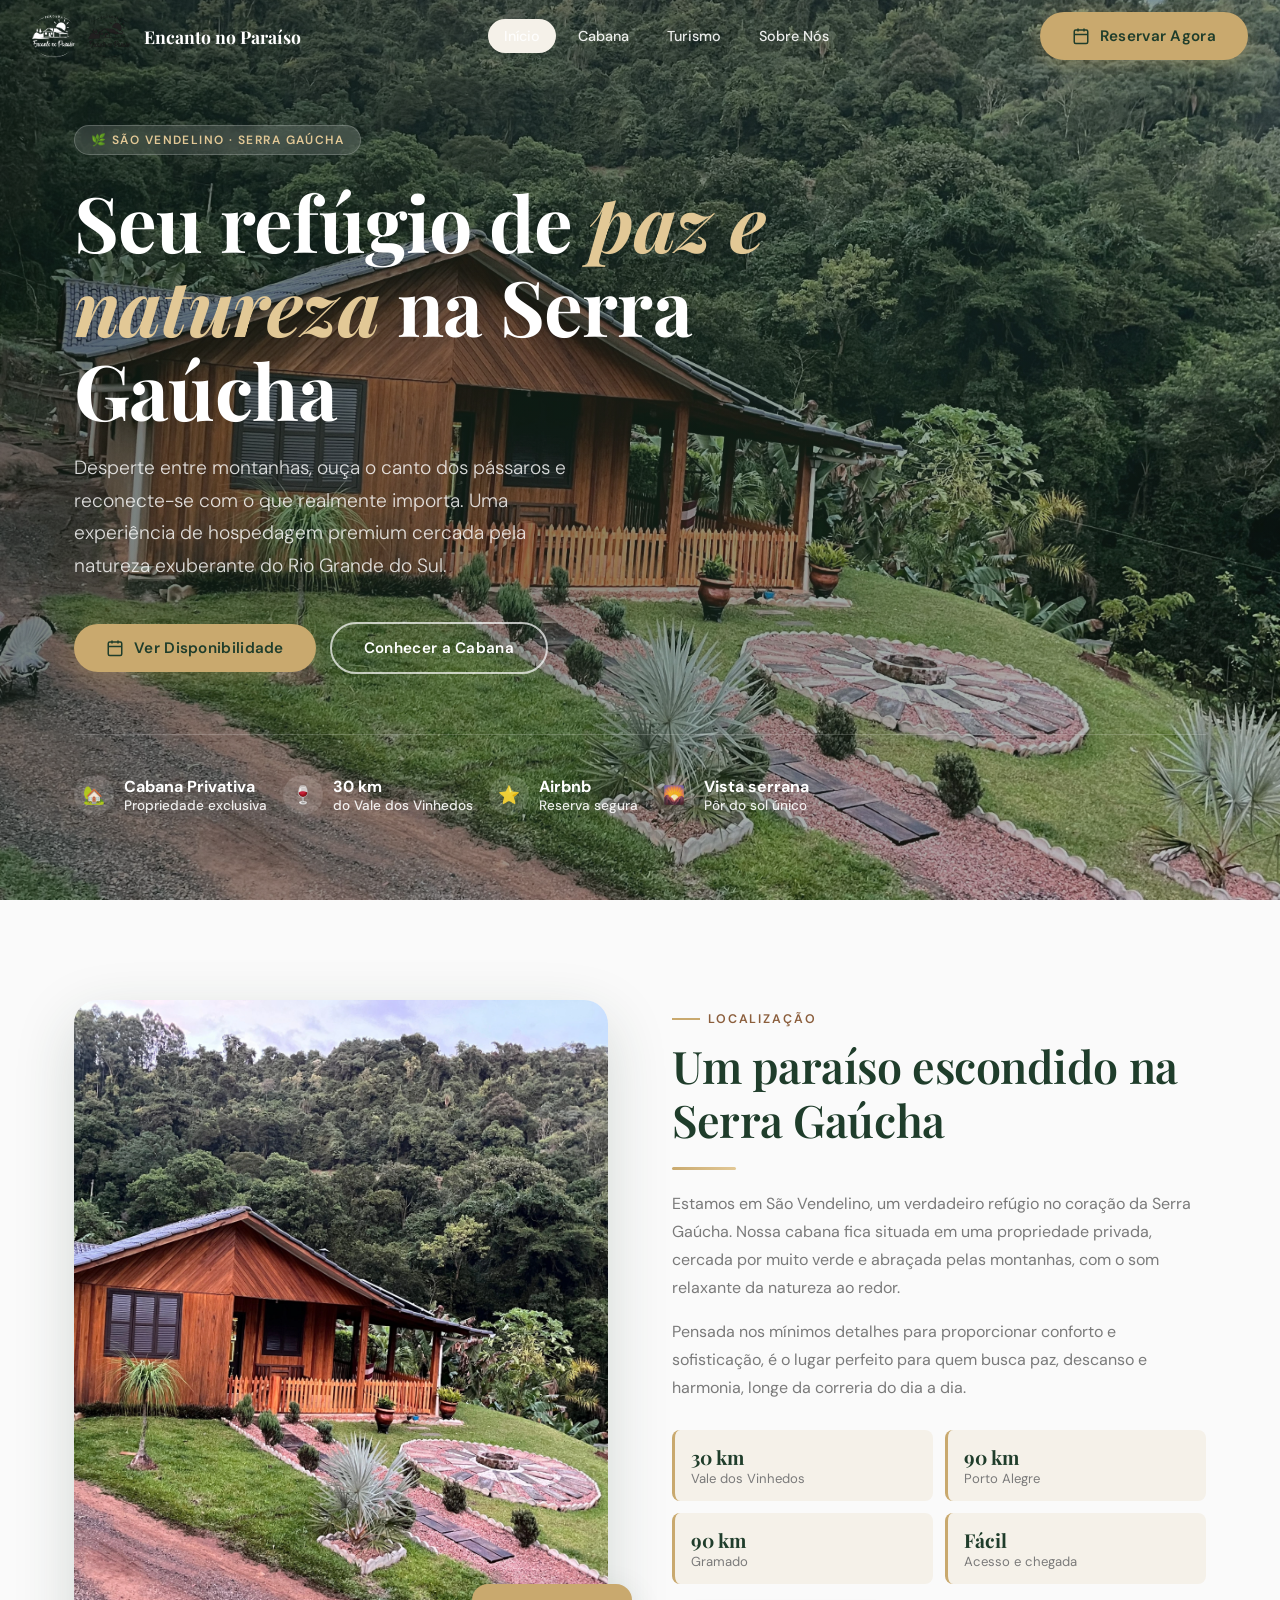
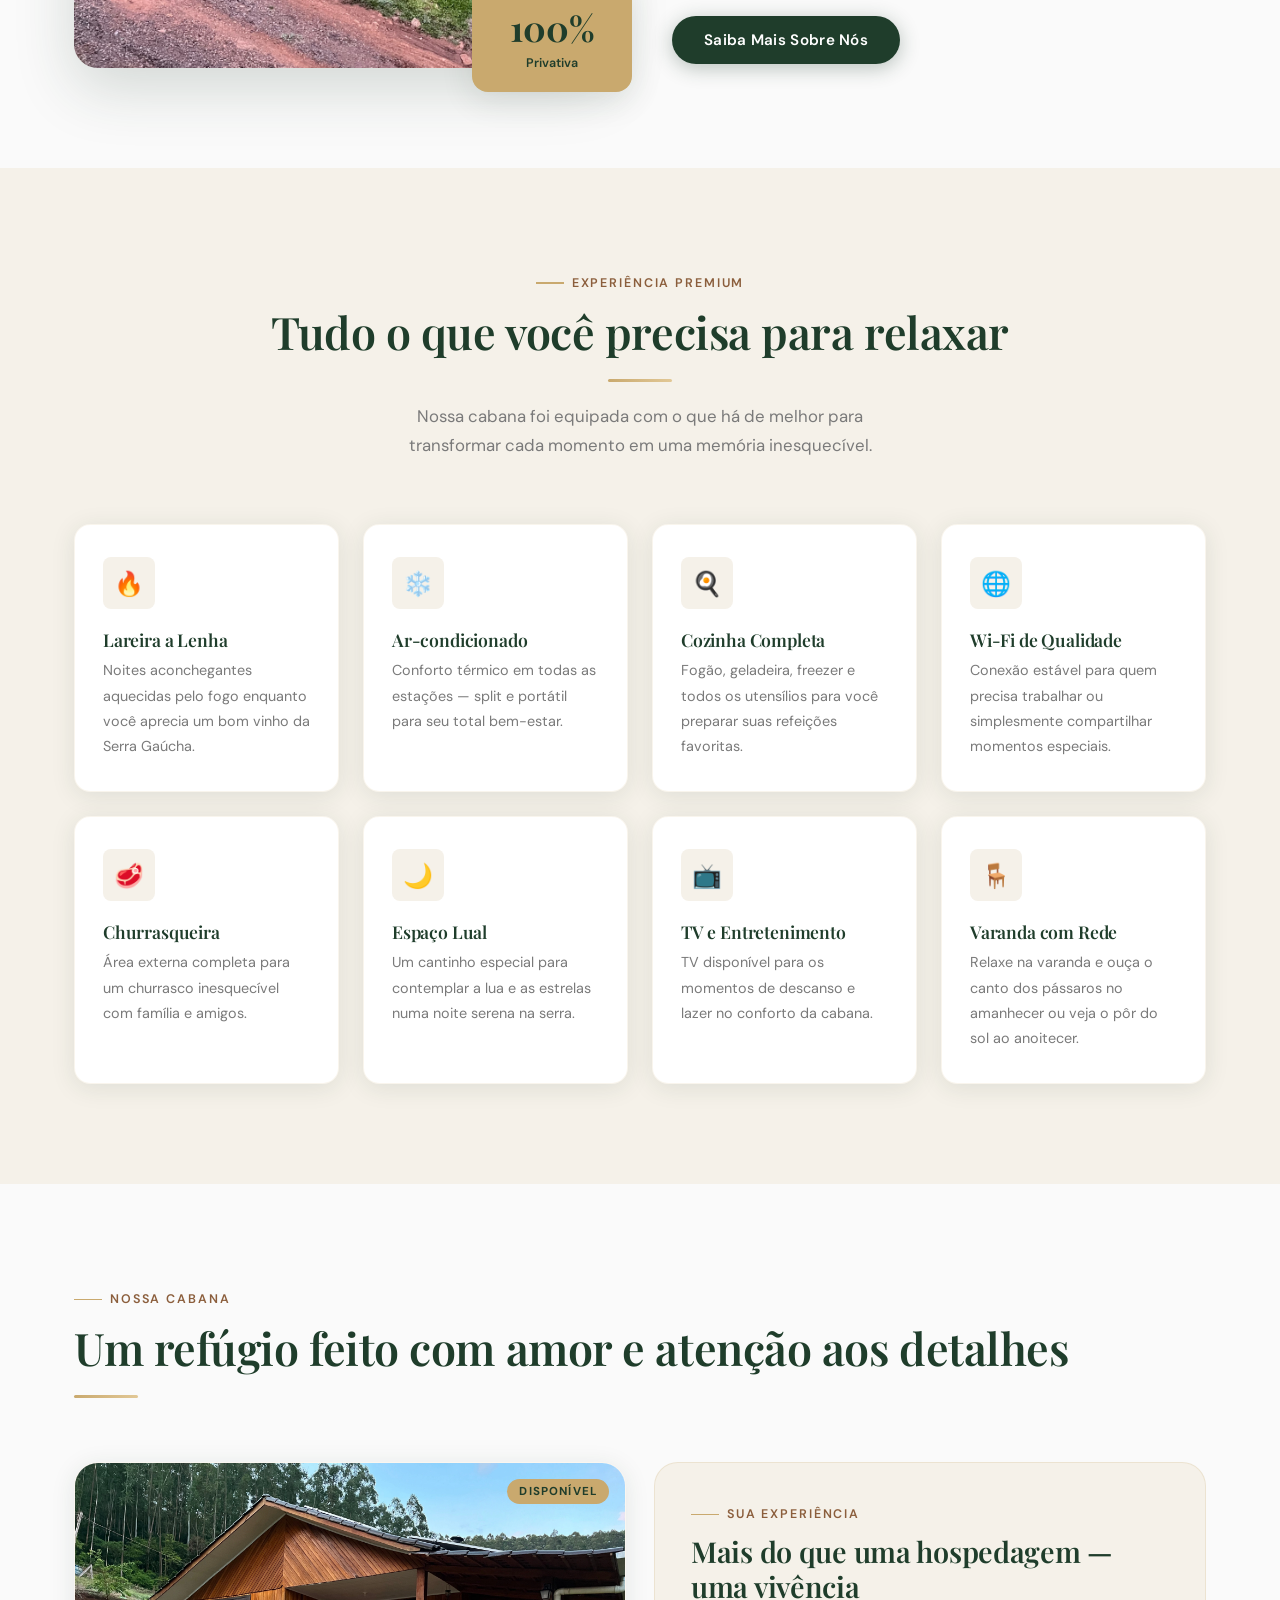
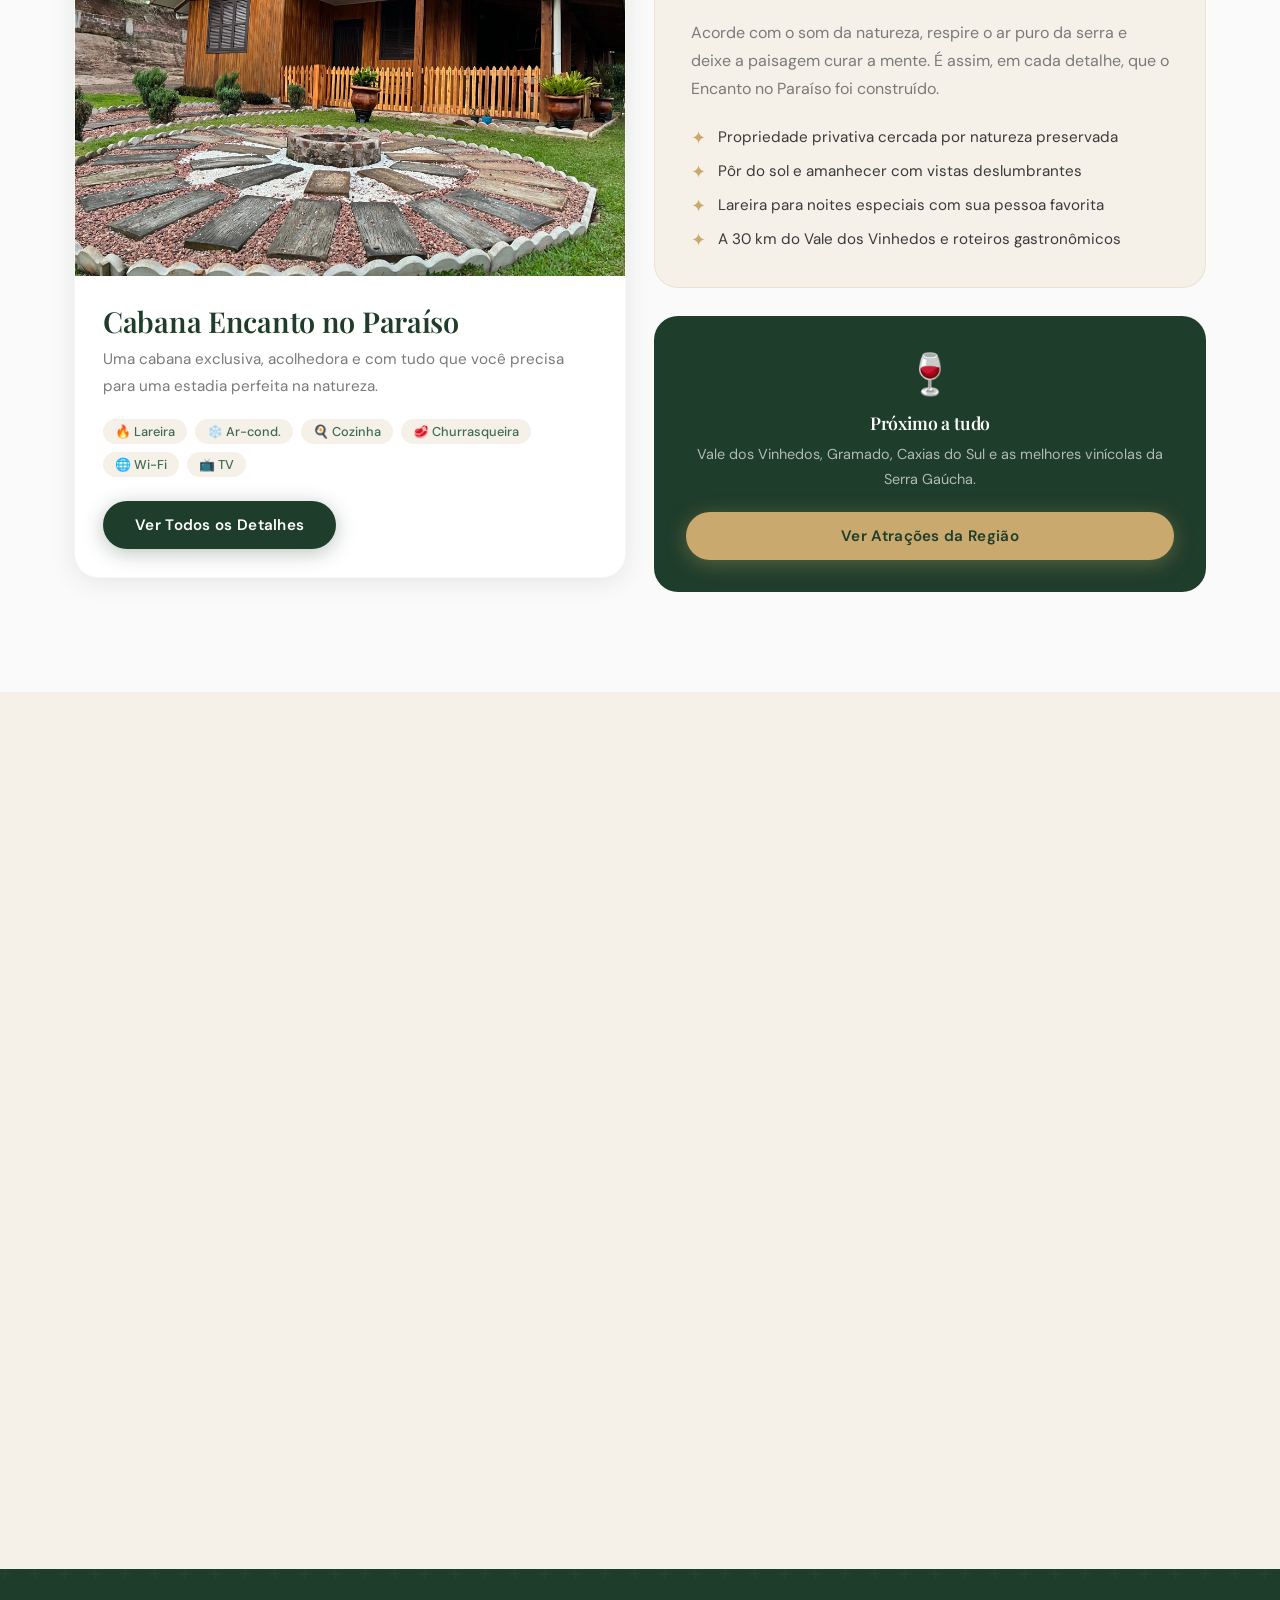
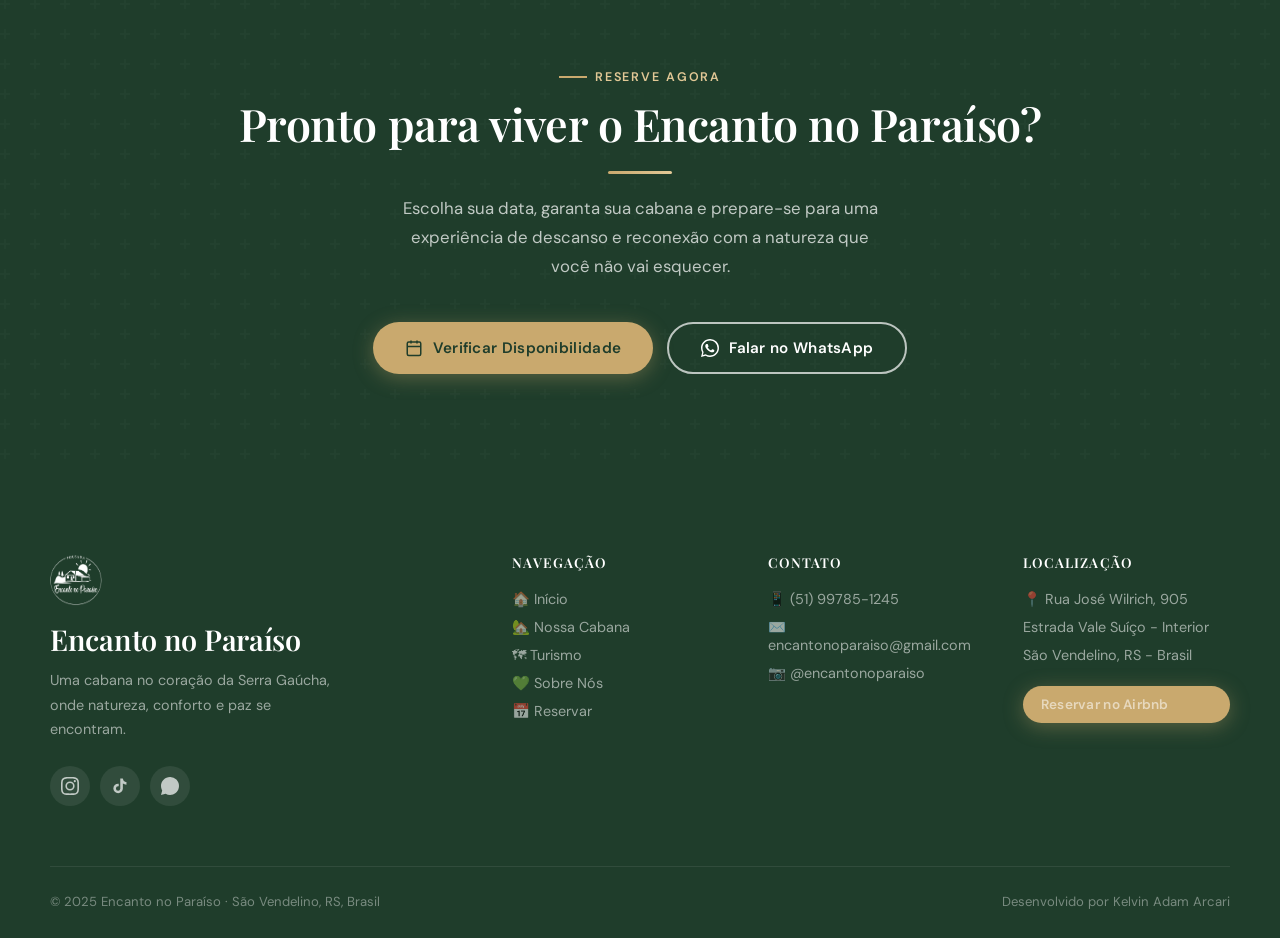
==== commit 51af5905: "4.5 Signed-off-by: Arcaridev <kelvinarcari@gmail.com>" ====
--- a/index.html
+++ b/index.html
@@ -14,7 +14,8 @@
 <!-- ══ HEADER ══════════════════════════════════════════════ -->
 <header class="site-header hero-mode" role="banner">
   <a href="index.html" class="header-logo" aria-label="Encanto no Paraíso – Página inicial">
-    <img src="IMG/logo.webp" alt="Logo Encanto no Paraíso">
+    <img src="IMG/logobranca.webp" class="logo logo-white" alt="Logo encanto no paraíso">
+    <img src="IMG/logopreta.webp" class="logo logo-dark" alt="Logo encanto no paraíso">  
     <span class="header-logo-text">Encanto no Paraíso</span>
   </a>
 
@@ -285,12 +286,13 @@
       <div class="testimonial-card reveal reveal-delay-1">
         <div class="testimonial-quote">"</div>
         <div class="testimonial-stars">★★★★★</div>
-        <p class="testimonial-text">Lugar incrível! A cabana é muito aconchegante, limpa e bem equipada. Acordamos com o canto dos pássaros e dormimos com o som do vento entre as árvores. Voltaremos com certeza!</p>
+        <p class="testimonial-text">o Refúgio é perfeito! em meio às montanhas, tem lareira e lenha disponível.
+Adoramos o local.</p>
         <div class="testimonial-author">
           <div class="testimonial-avatar">👩</div>
           <div>
-            <div class="testimonial-name">Ana Carolina M.</div>
-            <div class="testimonial-from">Porto Alegre, RS · Airbnb</div>
+            <div class="testimonial-name">Juliana</div>
+            <div class="testimonial-from">Airbnb</div>
           </div>
         </div>
       </div>
@@ -298,12 +300,12 @@
       <div class="testimonial-card reveal reveal-delay-2">
         <div class="testimonial-quote">"</div>
         <div class="testimonial-stars">★★★★★</div>
-        <p class="testimonial-text">Passamos um fim de semana maravilhoso. A lareira é perfeita para as noites frias da serra. O espaço de churrasqueira é ótimo e a localização é privilegiada. Super recomendo!</p>
+        <p class="testimonial-text">Lugar maravilhoso, super tranquilo e com uma natureza linda! Tudo muito limpo e organizado! O seu Vanderlei nos recebeu muito bem e esteve sempre pronto a nos ajudar no que precisássemos! Voltaremos mais vezes, com certeza!</p>
         <div class="testimonial-author">
-          <div class="testimonial-avatar">👨</div>
+          <div class="testimonial-avatar">👩</div>
           <div>
-            <div class="testimonial-name">Ricardo & Família</div>
-            <div class="testimonial-from">Caxias do Sul, RS · Airbnb</div>
+            <div class="testimonial-name">Bruna</div>
+            <div class="testimonial-from">Airbnb</div>
           </div>
         </div>
       </div>
@@ -311,12 +313,12 @@
       <div class="testimonial-card reveal reveal-delay-3">
         <div class="testimonial-quote">"</div>
         <div class="testimonial-stars">★★★★★</div>
-        <p class="testimonial-text">Uma experiência única de paz e natureza. A cabana tem tudo que você precisa: cozinha completa, Wi-Fi, ar-condicionado e aquela lareira que aquece a alma. Simplesmente perfeito.</p>
+        <p class="testimonial-text">adorei a estadia ,lugar tranquilo extremamente limpo e organizado. anfitrião atencioso .as acomodações conforme o anúncio. super recomendo!</p>
         <div class="testimonial-author">
           <div class="testimonial-avatar">👩</div>
           <div>
-            <div class="testimonial-name">Mariana T.</div>
-            <div class="testimonial-from">Gramado, RS · Airbnb</div>
+            <div class="testimonial-name">Rosa Helena</div>
+            <div class="testimonial-from">Airbnb</div>
           </div>
         </div>
       </div>
@@ -348,7 +350,7 @@
 <footer class="site-footer" role="contentinfo">
   <div class="footer-grid">
     <div class="footer-brand">
-      <img src="IMG/logo.webp" alt="Logo Encanto no Paraíso">
+      <img src="IMG/logobranca.webp" alt="Logo Encanto no Paraíso">
       <h3>Encanto no Paraíso</h3>
       <p>Uma cabana no coração da Serra Gaúcha, onde natureza, conforto e paz se encontram.</p>
       <div class="footer-social">
--- a/css/styles.css
+++ b/css/styles.css
@@ -196,6 +196,23 @@
   border-radius: 50%;
   object-fit: cover;
 }
+/* padrão = header branco (logo preta) */
+.logo-white {
+  opacity: 0;
+}
+
+.logo-dark {
+  opacity: 1;
+}
+
+/* quando estiver no hero (header transparente) */
+.site-header.hero-mode .logo-white {
+  opacity: 1;
+}
+
+.site-header.hero-mode .logo-dark {
+  opacity: 0;
+}
 .header-logo-text {
   font-family: 'Playfair Display', serif;
   font-size: 1.1rem;
